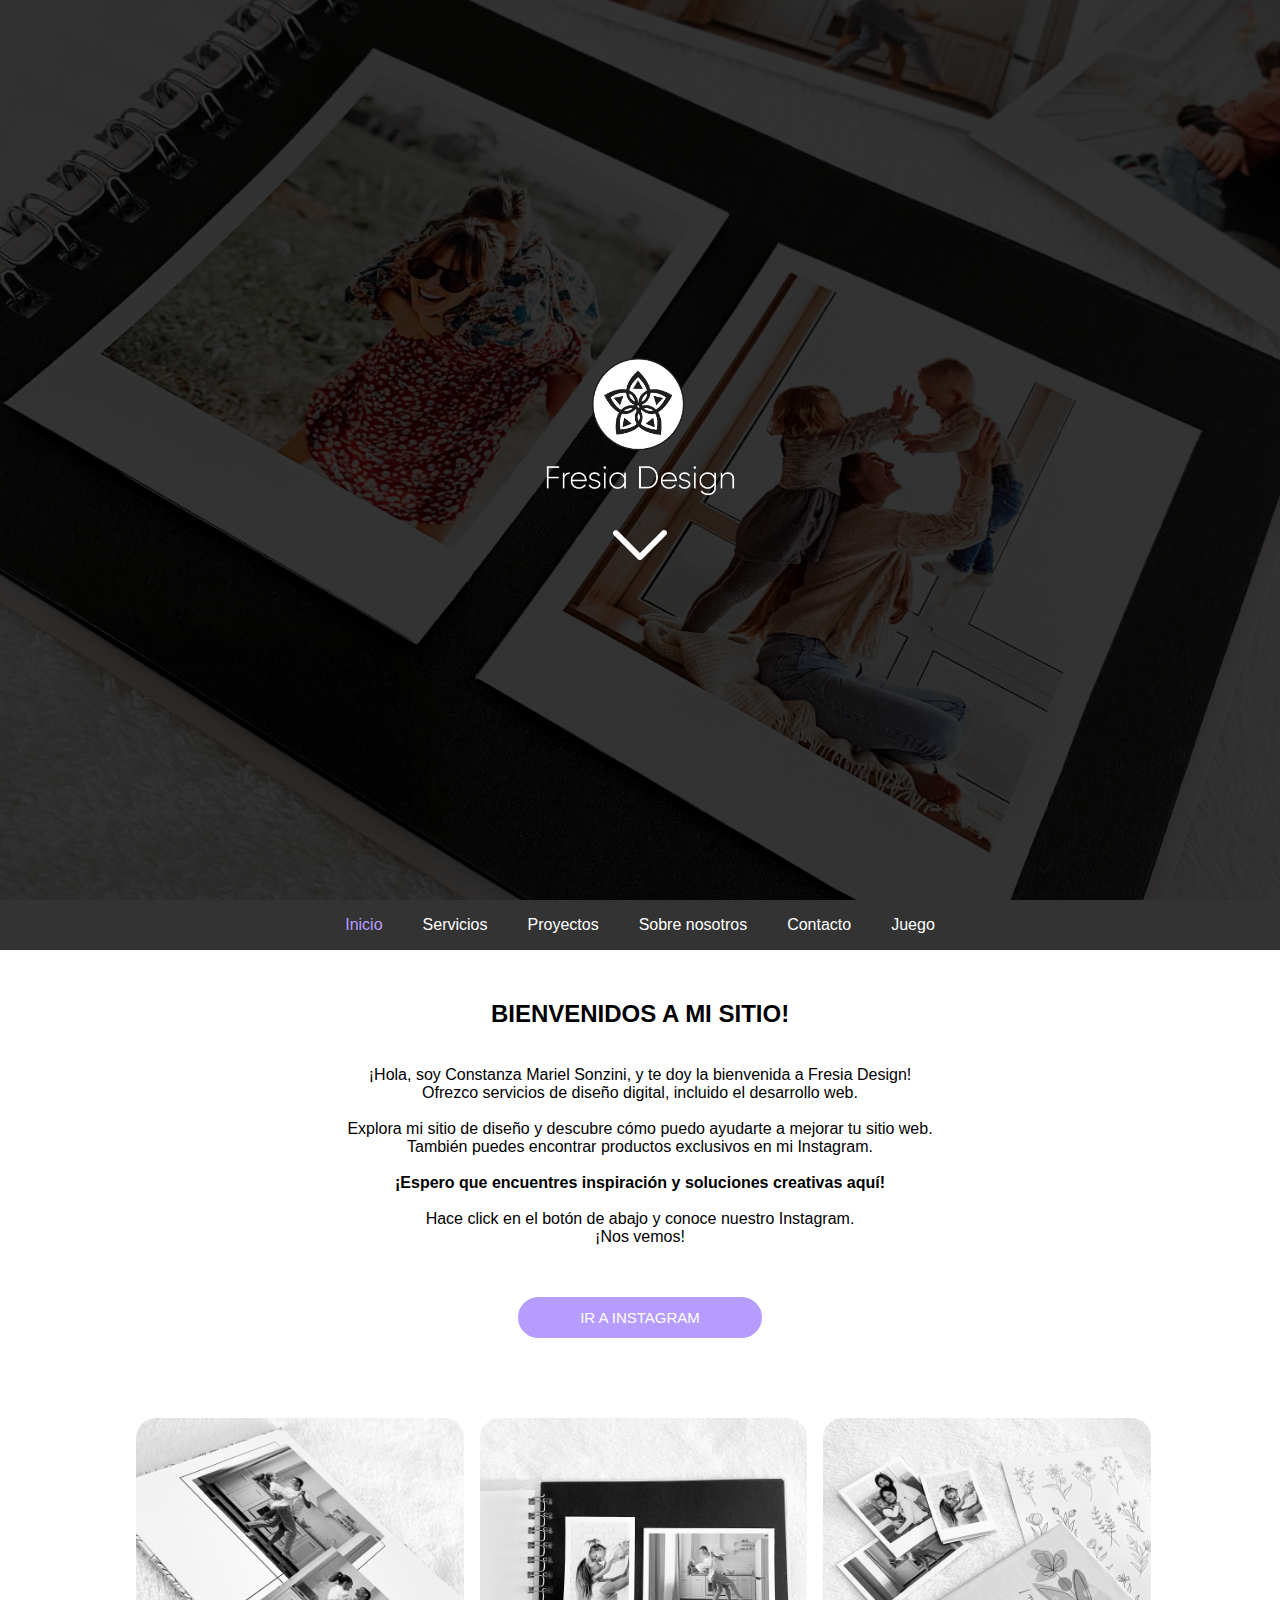
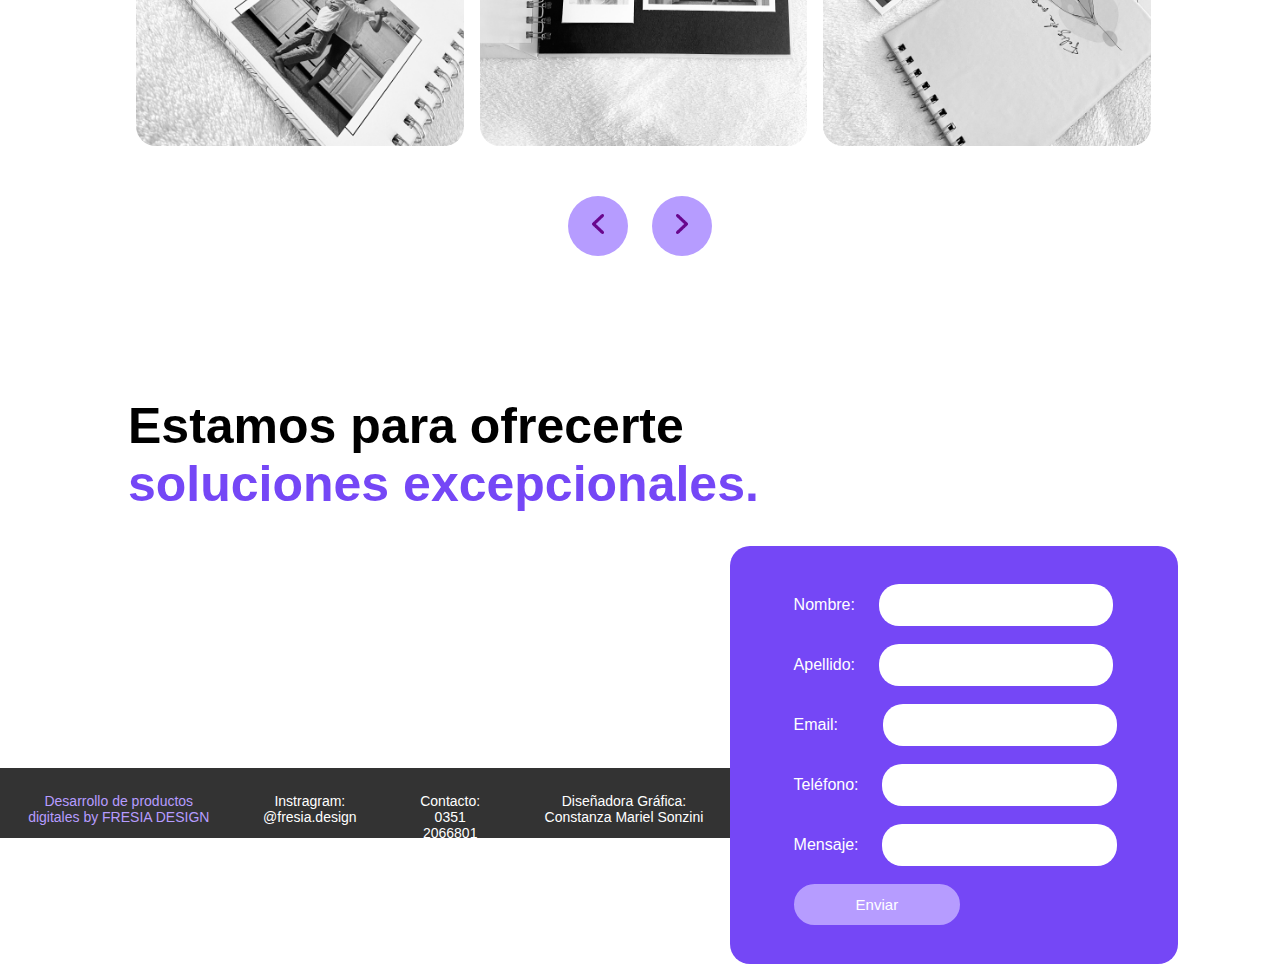
==== index.html @ 1f45f0a2 "30-11-23 9" ====
<!DOCTYPE html>
<html>
<head>
  <meta http-equiv="Content-Type" content="text/html; charset=utf-8"/>
  <title>Fresia Design</title>
  <link rel="stylesheet" href="./estilos/estilos2.css">
  <link rel="stylesheet" href="./estilos/formularios.css">
  
</head>

<body>
  <div>      
  <div class="fondo-fresia-inicio">
    <div class="logo-portada">
      <img src="./imagenes/logo negro clasico blanco.png" alt="Logo de la empresa">
    </div>
      <div class="icono">
        <img src="imagenes/icono-flecha.png" alt="Icono 1" class="icono" id="icono1">
      </div>
      <div class="menu-celular">
        <div class="menu-btn">&#9776;</div>
        <ul class="menu-mobile"></ul>
      </div> 
  </div>

  <header>
    <nav>
      
      <div class="menu-escritorio">
        <ul>
            <li><a href="index.html" class="active">Inicio</a></li>
            <li><a href="servicios.html">Servicios</a></li>
            <li><a href="proyectos.html">Proyectos</a></li>
            <li><a href="sobrenosotros.html">Sobre nosotros</a></li>
            <li><a href="contacto.html">Contacto</a></li>
            <li><a href="juego.html" target="_blank">Juego</a></li>
        </ul>
      </div>
     
    </nav>
  </header>

    
    
    <div class="info-general">
     
      <h2>BIENVENIDOS A MI SITIO!</h2>
      <p class="info">
      <br>¡Hola, soy Constanza Mariel Sonzini, y te doy la bienvenida a Fresia Design!
      <br>Ofrezco servicios de diseño digital, incluido el desarrollo web.
      <br>
      <br>Explora mi sitio de diseño y descubre cómo puedo ayudarte a mejorar tu sitio web.
      <br>También puedes encontrar productos exclusivos en mi Instagram.
      <br>
      <br><strong>¡Espero que encuentres inspiración y soluciones creativas aquí!</strong>
      <br>
      <br>Hace click en el botón de abajo y conoce nuestro Instagram.
      <br>¡Nos vemos!</p>
      

      <a href="https://www.instagram.com/fresia.design/" class="boton" target="_blank">IR A INSTAGRAM</a>
  
  

      <div class="carousel-container">
        
        <div class="carousel">
          <img src="imagenes/fresia2.jpg" alt="Imagen 1">
          <img src="imagenes/fresia7.jpg" alt="Imagen 2">
          <img src="imagenes/fresia4.jpg" alt="Imagen 3">
          <img src="imagenes/fresia5.jpg" alt="Imagen 4">
          <img src="imagenes/fresia6.jpg" alt="Imagen 5">
          <img src="imagenes/fresia3.jpg" alt="Imagen 6">
        </div>
      </div>
  <div class="botones">
      <button id="prev">
        <img src="imagenes/icono atras.png" alt="Anterior">
      </button>

      <button id="next">
        <img src="imagenes/icono siguiente.png" alt="Siguiente">
      </button>
  </div>



  <div class="contenedor-formulario">
    <h1 class="titulo-formulario">Estamos para ofrecerte <br><span class="titulo-resaltado">soluciones excepcionales.</span></h1>
  
    <form action="procesar_formulario.php" method="post">
      <label for="nombre">Nombre:</label>
      <input type="text" id="nombre" name="nombre" required><br><br>
      
      <label for="apellido">Apellido:</label>
      <input type="text" id="apellido" name="apellido" required><br><br>
      
      <label for="email">Email:<span class="caracter-transparente">ooi</span></label>
      <input type="email" id="email" name="email" required><br><br>
      
      <label for="telefono">Teléfono:</label>
      <input type="tel" id="telefono" name="telefono" required><br><br>
      
      <label for="mensaje">Mensaje:</label>
      <input id="mensaje" name="mensaje"><br><br>

      <input type="submit" value="Enviar" class="boton-formulario">
    </form>
  </div>

  </div>
 
<script src="./js/script.js"></script>
<script src="./js/menuhamburguesa.js"></script>
<script src="./js/main2.js"></script>
<script src="./js/temporizador.js"></script>
</body>

<footer class="footer">

  <div class="footer-container">
    <p class="footer-info1">Desarrollo de productos digitales by FRESIA DESIGN</p>
    <p class="footer-info">Instragram: @fresia.design</p>
    <p class="footer-info">Contacto: 0351 2066801</p>
    <p class="footer-info">Diseñadora Gráfica: Constanza Mariel Sonzini</p>
  </div>

</footer>
</html>
---- estilos/estilos2.css ----
/*BODY*/

body{
  justify-content: center;
  font-family: 'Poppins', sans-serif;
  text-align: center;
  background-color: #ffffff;
  width: 100%;
  height: 100%; 
  margin: 0;
}

/*LOGO*/

.logo-portada img{
  width: 15%;
  height: auto;
  position: relative;
  padding-top: 28%;
  z-index: 2; /* Asegura que el texto esté por encima de la capa de transparencia */
  color: #fff; /* Cambia el color del texto para que sea legible en la capa oscura */
}

.icono {
  padding-top: 15px;
  height: 30px;
  position: relative;
  z-index: 2;
  animation: moverIcono 1s infinite alternate;
}

@keyframes moverIcono {
  20% {
    top: 0;
  }
  100% {
    top: 20px;
  }
}

@media (max-width: 1100px) {

  .logo-portada img{
    width: 30%;
    height: auto;
    position: relative;
    margin-top: 32%;
    z-index: 2; /* Asegura que el texto esté por encima de la capa de transparencia */
    color: #fff; /* Cambia el color del texto para que sea legible en la capa oscura */
  }
  
}


/*HEADER*/

header {
  background-color: #333; /* Color de fondo del encabezado */
  color: #fff; /* Color de texto del encabezado */
  display: flex;
  justify-content: center;
}

nav ul {
  list-style: none; /* Quita las viñetas de la lista */
  display: flex; /* Muestra los elementos del menú en línea */
  padding: 0%;
}

nav li {
  margin-inline: 20px; /* Espacio entre elementos del menú */
}

nav a {
  text-decoration: none; /* Quita el subrayado de los enlaces */
  color: #fff; /* Color de texto de los enlaces */
  font-weight: thin; /* Texto en negrita */
}

/* Cambiar color de enlace al pasar el mouse sobre ellos */
nav a:hover {
  color: #b69cff; /* Color al pasar el mouse */
}

.active {
  color: #b69cff;
}

.menu-celular{
  display: none;
}

.menu-btn {
  display: none;
}

/* Estilos para el menú desplegable */
@media (max-width: 1100px) {

  .menu-escritorio {
   display: none;
  }
 
  .menu-btn {
   position: relative;
   width: 100%;
   height: 100%;
   display:flex;
   font-size: 50px;
   z-index: 3;
 }
 
 
  .menu-celular{
   display: block;
   position: absolute;
   color: white;
   padding-left: 8%;
   margin-top: -80%;
   width: 90%;
   z-index: 3;
  }
 
 
   .menu-mobile {
     display:block;
     font-size: 30px;
     text-align: left;
     list-style: none;
     margin-top: -2%;
     margin-left: 7%;
   }
 
   a {
     color: white;
     text-decoration: none;
   }
   
 }


/*BODY - FONDO*/

.fondo-fresia-inicio {
  position: relative;
  background-image: url(../imagenes/fresia1.jpg);
  background-size: cover;
  background-position: center center;
  background-repeat: no-repeat;
  height: 100vh;
}

.fondo-fresia-inicio::before {
  content: "";
  position: absolute;
  top: 0;
  left: 0;
  width: 100%;
  height: 100%;
  background-color: rgba(0, 0, 0, 0.8);
  z-index: 1; /* Cambiado a un valor menor */
}

@media (max-width: 1100px){
  .fondo-fresia-inicio {
    position: relative;
    background-image: url(../imagenes/fresia1.jpg);
    background-size: cover;
    background-position: center center;
    background-repeat: no-repeat;
    height: 50vh;
  }

}


.fondo-fresia-servicio {
  position: relative;
  background-image: url(../imagenes/fresia5.jpg);
  background-size: cover;
  background-position: center center;
  background-repeat: no-repeat;
  height: 100vh;
}

.fondo-fresia-servicio::before {
  content: "";
  position: absolute;
  top: 0;
  left: 0;
  width: 100%;
  height: 100%;
  background-color: rgba(0, 0, 0, 0.8);
  z-index: 1; /* Cambiado a un valor menor */
}

@media (max-width: 1100px){
  .fondo-fresia-servicio {
    position: relative;
    background-image: url(../imagenes/fresia5.jpg);
    background-size: cover;
    background-position: center center;
    background-repeat: no-repeat;
    height: 50vh;
  }

}

.fondo-fresia-nosotros {
  position: relative;
  background-image: url(../imagenes/fotocoti.PNG);
  background-size: cover;
  background-position: center center;
  background-repeat: no-repeat;
  height: 100vh;
}

.fondo-fresia-nosotros::before {
  content: "";
  position: absolute;
  top: 0;
  left: 0;
  width: 100%;
  height: 100%;
  background-color: rgba(0, 0, 0, 0.8);
  z-index: 1; /* Cambiado a un valor menor */
}

@media (max-width: 1100px){
  .fondo-fresia-nosotros {
    position: relative;
    background-image: url(../imagenes/fotocoti.PNG);
    background-size: cover;
    background-position: center center;
    background-repeat: no-repeat;
    height: 50vh;
  }

}

/*INICIO*/



.info-general{
  width: 100%; 
  margin-top: 50px;
}
.info-general .info {
  width: 100%;
  margin: 0 auto; /* Centra horizontalmente la sección */
  font-size: 16px;
  text-align: center;
}

@media (max-width: 1100px){

  h2 {
    font-size: 50px;
  }
  .info-general p.info{
    font-size: 16px;
    width: 80%; 
    margin-top: 50px;
}
}

/*BOTON INSTAGRAM*/

.boton {
  display: inline-block;
  margin-top: 4%;
  margin-bottom: 30px;
  padding: 10px 60px;
  background-color: #b69cff;
  color: #ffffff;
  border: 2px solid #b69cff;
  border-radius: 40px;
  font-size: 15px;
  text-decoration: none;
  cursor: pointer;
}

.boton:hover {
  background-color: #ffffff; /* Cambia el color de fondo al poner el mouse encima */
  color:#b69cff; /* Cambia el color del texto al poner el mouse encima */
}

@media (max-width: 1100px){

  .boton {
    margin-top: 65px;
    margin-bottom: 30px;
    font-size: 40px;
  }
 
  
}

/*CARRUSEL*/

.carousel-container {
  margin: 0 auto; /* Centra horizontalmente la sección */
  width: 80%;
  display: flex;
  align-items: center;
  justify-content: center;
  background-size: cover;
  overflow: hidden; /* Para ocultar las imágenes fuera del carrusel */
}

.carousel {
  display: flex;
  transition: transform 0.5s; /* Para una transición suave al cambiar las imágenes */
  border-radius: 20px;
}

.carousel img {
  max-width: 32%;
  margin-top: 50px;
  margin-bottom: 30px;
  margin-inline: 8px;
  object-fit: cover;
  filter: grayscale(100%);
  transition: filter 0.3s;
  cursor: pointer;
  flex: 3;
  border-radius: 20px;
  }
  
  .carousel img:hover {
    filter: none;
    transform: scale(1.06);
  }

  /*BOTONES CARRUSEL */
  
  #prev, #next {
    width: 60px; /* Ancho del botón circular */
    height: 60px; /* Alto del botón circular */
    border-radius: 50%; /* Establece el borde redondeado para hacerlo circular */
    background-color: #b69cff; /* Color de fondo del botón */
    display: inline-block;
    justify-content: center;
    align-items: center;
    cursor: pointer;
    border: none; /* Elimina el borde */
    margin: 0 10px; /* Margen izquierdo y derecho para separar los botones */
  }
  
  #prev img, #next img {
    width: 25%; /* Ajusta el ancho del ícono al 100% del contenedor del botón */
    height: auto; /* Mantiene la proporción de aspecto de la imagen */
  }
  
  #prev:hover, #next:hover {
    background-color: #ffffff; /* Cambia el color de fondo al poner el mouse encima */
    color: #b69cff; /* Cambia el color del ícono al poner el mouse encima */
    border: 2px solid #b69cff;
  }
  
.botones {
margin-top: 20px;
}


/*GALERIA DE SERVICIOS*/

.conteiner-servicios {

display: flex;
margin-top: 50px;
align-items: center;
justify-content: center;
border-radius: 40px;

}

.conteiner-servicios .imagen-nueva2 {
position: relative;
margin: 10px;
max-width: 25%; 

}

.imagen-nueva2 img, .hover-image {
max-width: 100%;
height: auto;
transition: transform 0.3s;
border-radius: 20px;
}

.hover-image {
position: absolute;
top: 0;
left: 0;
opacity: 0;
}

.imagen-nueva2:hover img {
transform: scale(1.03);
}

.imagen-nueva2:hover .hover-image {
opacity: 2;
}

/*PROYECTOS*/
/*proyecto casamiento*/
#banner-servicio{
width: 65%;
border-radius: 30px;
}

@media (max-width: 1100px){

  #banner-servicio{
    margin-top: 65px;
    margin-bottom: 30px;
    font-size: 40px;
  } 
}

.banners-contenedor{
  width: 100%;
  margin: 0 auto;
  margin-top: 1.8%;
}

.banners-contenedor .boton-servicio {
  position: absolute;
  margin-left: -14%;
  margin-top: 12%;
  padding: 10px 60px;
  background-color: #b69cff;
  color: #ffffff;
  border: 2px solid #b69cff;
  border-radius: 40px;
  font-size: 15px;
  text-decoration: none;
  cursor: pointer;
}

.boton-servicio:hover {
  background-color: #7e5ae0; 
  color:#ffffff; 
  border: 2px solid #7e5ae0;
}



/*FOOTER*/

.footer {
background-color: #333; /* Color de fondo del encabezado */
color: #fff; /* Color de texto del encabezado */
display: flex;
justify-content: center;
margin-top: 40%;
}

.footer-container {
list-style: none; /* Quita las viñetas de la lista */
display: flex; /* Muestra los elementos del menú en línea */
height: 70px;
margin-top: 0;
}

.footer-info1{
font-size: 14px;
color:#b69cff;
margin-top: 0;
padding: 25px;
}

.footer-info{
font-size: 14px;
margin-top: 0;
padding: 25px;
}

.saludo-final{
padding: 20px;
font-size: 16px;
background-color: rgb(255, 255, 255);
font-family: 'Poppins', sans-serif;
}

/*SOBRE NOSOTROS*/

.fotocoti {
width: 40%;
margin-top: -80px;
margin-bottom: -50px;
clip-path: circle(40% at center); /* Recorta la imagen en forma de círculo */
}

.info-general{
width: 100%; /* Establece el ancho del 80% de la ventana del navegador */
margin-top: 50px;
}

.info-nosotros {
width: 40%;
padding-right: 3.3%;
padding-left: 11%;
font-size: 16px;
text-align: justify;
float: left;
}

#boton-nosotros {
margin-top: -10px¿
}



.carousel-container-nosotros {
margin: 0 auto; /* Centra horizontalmente la sección */
width: 80%;
display: flex;
align-items: center;
justify-content: center;
overflow: hidden; /* Para ocultar las imágenes fuera del carrusel */
}

.carousel-nosotros {
display: flex;
transition: transform 0.5s; /* Para una transición suave al cambiar las imágenes */
border-radius: 20px;
margin: 0 auto; /* Centra horizontalmente la sección */
}

.carousel-nosotros img {
max-width: 32%;
margin: 0 auto; /* Centra horizontalmente la sección */
margin-top: 50px;
margin-bottom: 30px;
margin-inline: 8px;
object-fit: cover;
filter: grayscale(100%);
transition: filter 0.3s;
cursor: pointer;
flex: 3;
border-radius: 20px;
}

.carousel-nosotros img:hover {
 
  filter: none;
  transform: scale(1.06);
  border-radius: 20px;
}



/*ESTILOS PARA CELULAR*/

@media only screen and (max-width: 1100px) {

  .map-button {
    display: inline-block;
    margin-top: 20px;
    margin-bottom: 30px;
    padding: 10px 60px;
    background-color: #3c2e0466;
    color: #3c2e04;
    border: 2px solid #3c2e04;
    border: 2px solid;
    border-radius: 40px;
    font-size: 35px;
    text-decoration: none;
    cursor: pointer;
  }

  .map-button:hover {
    background-color: #ffffff; /* Cambia el color de fondo al poner el mouse encima */
    color: #000000; /* Cambia el color del texto al poner el mouse encima */
  }
}
  .contenedor-regalos{
    background-color: white;
    height: 200px;
    background-color: white;
    font-family: 'Poppins', sans-serif;
  }





/* Estilos para dispositivos móviles */


/* Estilos para escritorio */
---- estilos/formularios.css ----
.caracter-transparente {
    color: transparent;
}

.contenedor-formulario{
    width: 100%;
}


.titulo-formulario{
    float: left;
    font-size: 50px;
    margin-left: 10%;
    margin-top: 6%;
    text-align: justify;
    color: #000000;
}

.titulo-resaltado{
    color: #7547f6;
}

.contenedor-formulario{
    margin-top: 5%;
}

form{
    padding-top: 3%;
    padding-bottom: 3%;
    background-color: #7547f6;
    width: 30%;
    color: white;
    float: right;
    border-radius: 20px;
    text-align: left;
    padding-left: 5%;
    margin: 0 auto;
    margin-right: 8%;
}

input{
    align-tracks: right;
}

#nombre {
    background-color: white;
    border: 0;
    border-radius: 20px;
    height: 40px;
    width: 60%;
    margin-left: 5%;
}

#apellido {
    background-color: white;
    border: 0;
    border-radius: 20px;
    height: 40px;
    width: 60%;
    margin-left: 5%;
}

#telefono {
    background-color: white;
    border: 0;
    border-radius: 20px;
    height: 40px;
    width: 60%;
    margin-left: 5%;
}

#email {
    background-color: white;
    border: 0;
    border-radius: 20px;
    height: 40px;
    width: 60%;
    margin-left: 5%;
}

#mensaje {
    background-color: white;
    border: 0;
    border-radius: 20px;
    height: 40px;
    width: 60%;
    margin-left: 5%;
}



.boton-formulario {
    display: inline-block;
    padding: 10px 60px;
    background-color: #b69cff;
    color: #ffffff;
    border: 2px solid #b69cff;
    border-radius: 40px;
    font-size: 15px;
    text-decoration: none;
    cursor: pointer;
    margin-right: 21%;
  }
  
 .boton-formulario:hover {
    background-color: #ffffff; /* Cambia el color de fondo al poner el mouse encima */
    color:#b69cff; /* Cambia el color del texto al poner el mouse encima */
  }
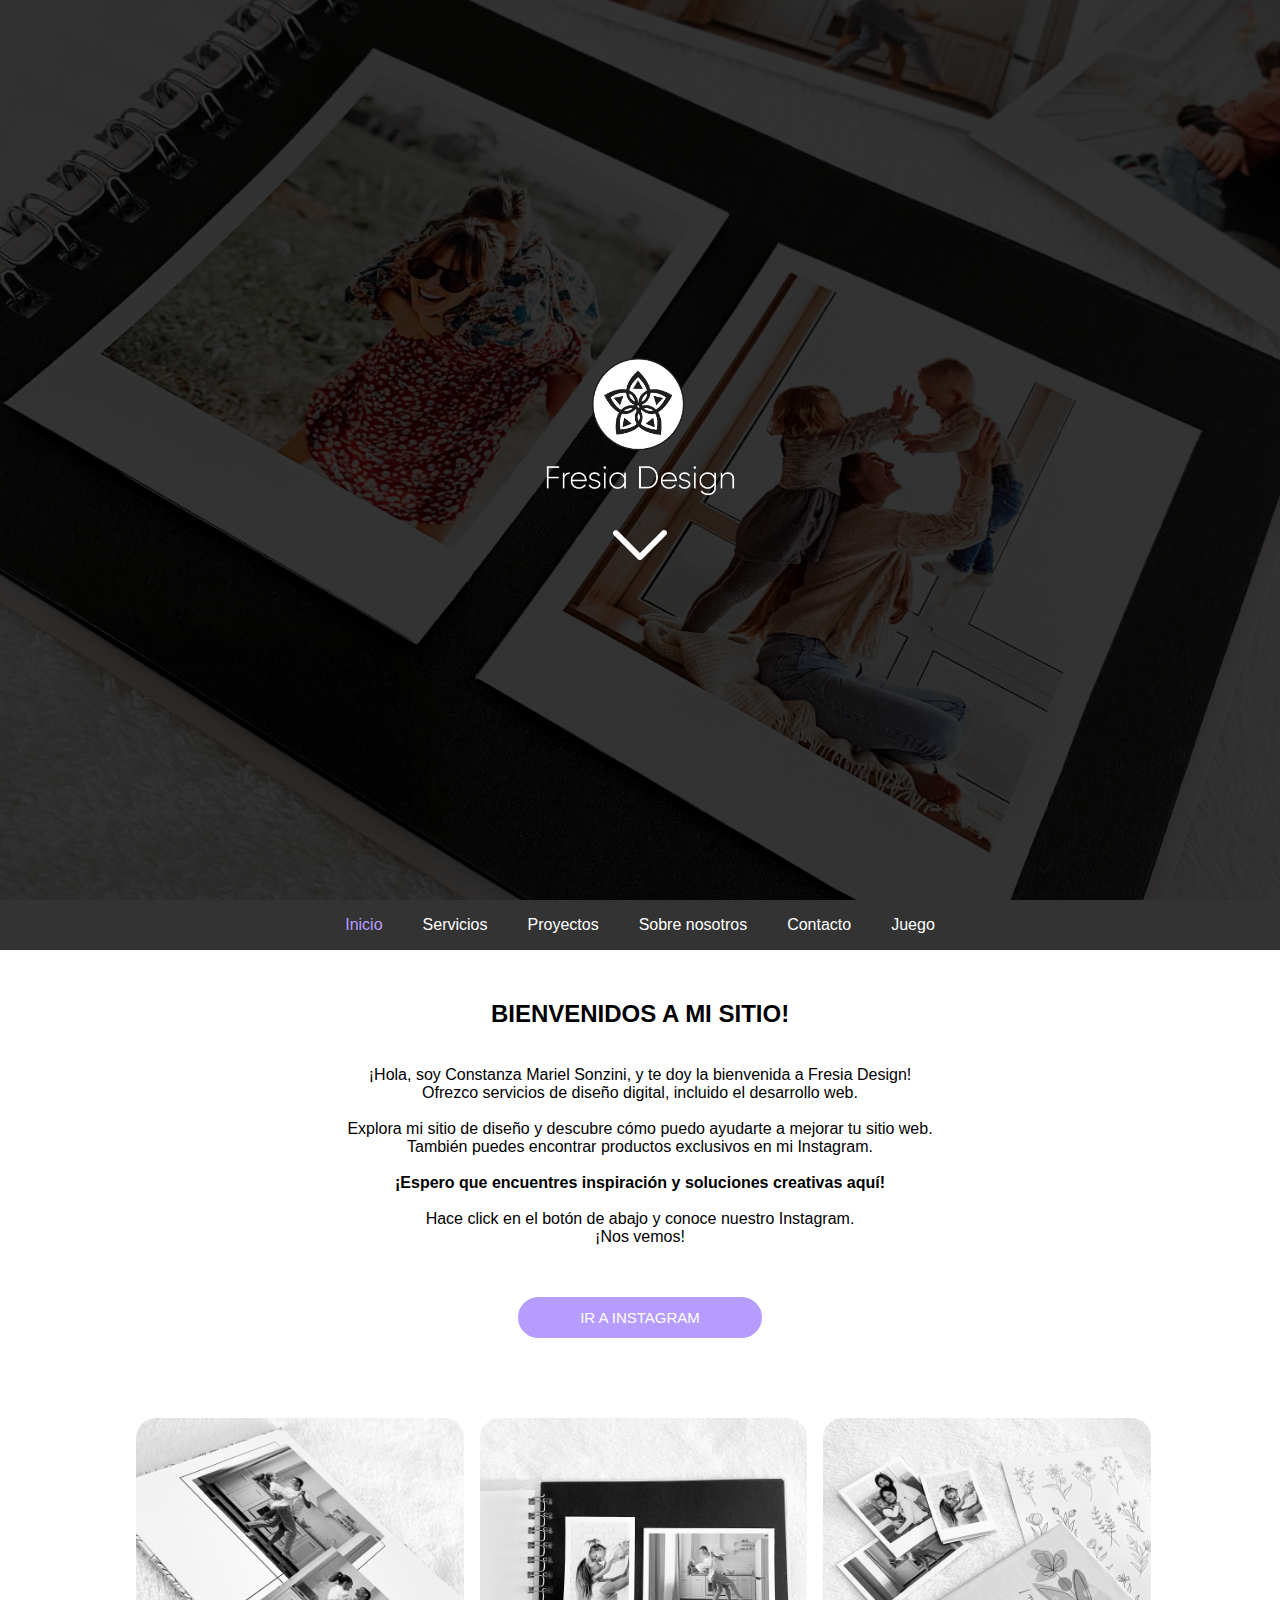
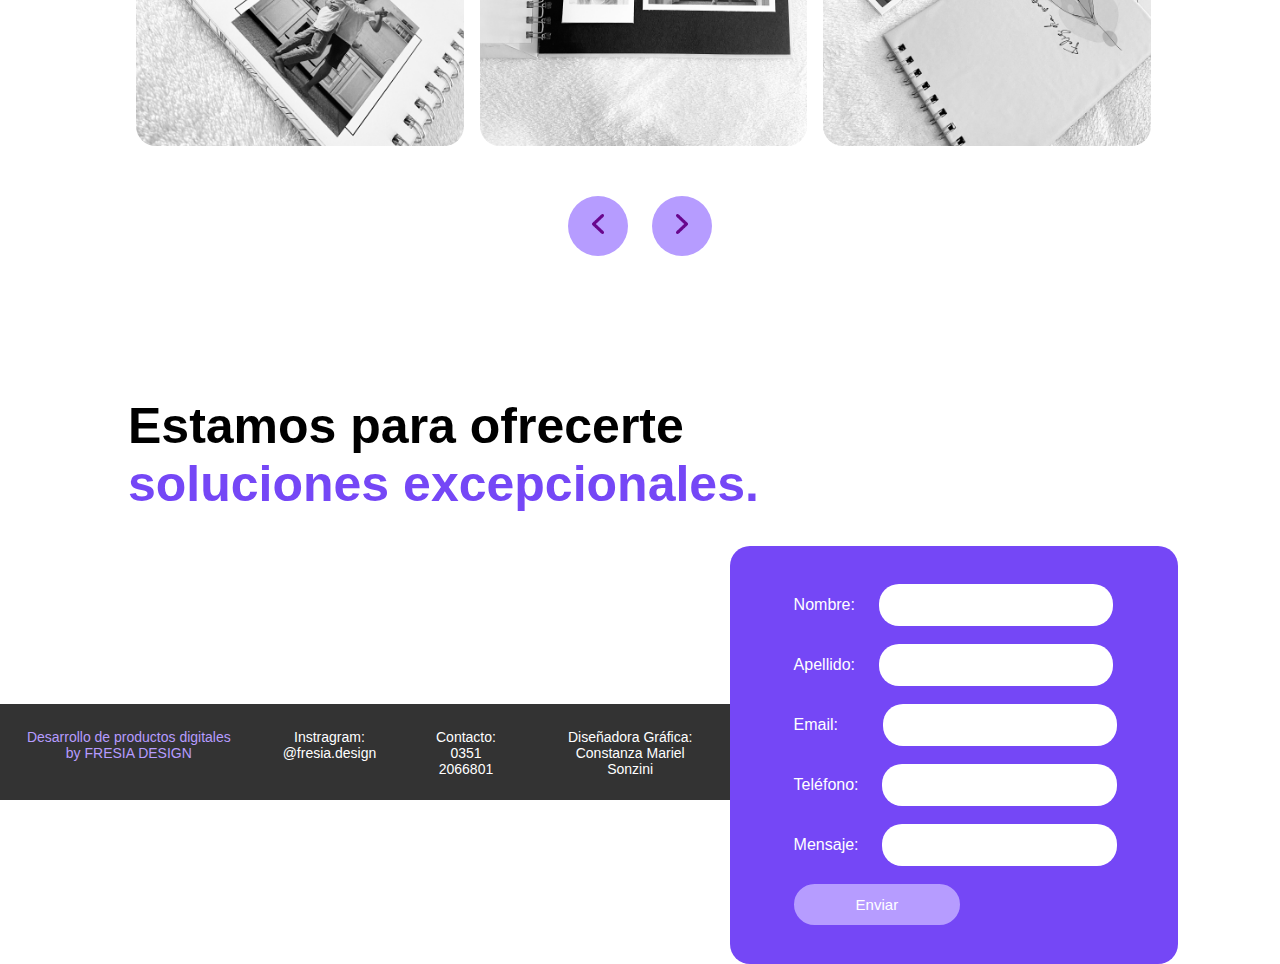
==== commit e683f318: "1-12-23 3" ====
--- a/index.html
+++ b/index.html
@@ -116,13 +116,12 @@
 <script src="./js/temporizador.js"></script>
 </body>
 
-<footer class="footer">
-
-  <div class="footer-container">
-    <p class="footer-info1">Desarrollo de productos digitales by FRESIA DESIGN</p>
-    <p class="footer-info">Instragram: @fresia.design</p>
-    <p class="footer-info">Contacto: 0351 2066801</p>
-    <p class="footer-info">Diseñadora Gráfica: Constanza Mariel Sonzini</p>
+<footer class="footer-index">
+  <p class="footer-index-info1">Desarrollo de productos digitales by FRESIA DESIGN</p>
+  <div class="footer-index-container">
+    <p class="footer-index-info">Instragram: @fresia.design</p>
+    <p class="footer-index-info">Contacto: 0351 2066801</p>
+    <p class="footer-index-info">Diseñadora Gráfica: Constanza Mariel Sonzini</p>
   </div>
 
 </footer>
--- a/estilos/estilos2.css
+++ b/estilos/estilos2.css
@@ -456,7 +456,7 @@
 color: #fff; /* Color de texto del encabezado */
 display: flex;
 justify-content: center;
-margin-top: 40%;
+margin-top: 8%;
 }
 
 .footer-container {
@@ -485,6 +485,88 @@
 background-color: rgb(255, 255, 255);
 font-family: 'Poppins', sans-serif;
 }
+
+@media only screen and (max-width: 1100px) {
+
+  .footer {
+    width: 100%;
+    background-color: #333; /* Color de fondo del pie de página */
+    color: #fff; /* Color de texto del pie de página */
+    display: inline-block;
+    padding-top: 3%;
+    padding-bottom: 2%;
+}
+
+.footer-info1{
+  font-size: 30px;
+}
+
+.footer-container{
+  display: inline;
+}
+
+.footer-info {
+    font-size: 26px;
+    margin-top: -30px;
+}
+}
+
+/*FOOTER-index*/
+
+.footer-index {
+  background-color: #333; /* Color de fondo del encabezado */
+  color: #fff; /* Color de texto del encabezado */
+  display: flex;
+  justify-content: center;
+  margin-top: 8%;
+  }
+  
+  .footer-index-container {
+  list-style: none; /* Quita las viñetas de la lista */
+  display: flex; /* Muestra los elementos del menú en línea */
+  height: 70px;
+  margin-top: 0;
+  }
+  
+  .footer-index-info1{
+  font-size: 14px;
+  color:#b69cff;
+  margin-top: 0;
+  padding: 25px;
+  }
+  
+  .footer-index-info{
+  font-size: 14px;
+  margin-top: 0;
+  padding: 25px;
+  }
+  
+
+@media only screen and (max-width: 1100px) {
+
+  .footer-index {
+    width: 100%;
+    background-color: #333; /* Color de fondo del pie de página */
+    color: #fff; /* Color de texto del pie de página */
+    display: inline-block;
+    padding-top: 3%;
+    padding-bottom: 2%;
+}
+
+.footer-index-info1{
+  font-size: 30px;
+}
+
+.footer-index-container{
+  display: inline;
+}
+
+.footer-index-info {
+    font-size: 26px;
+    margin-top: -30px;
+}
+}
+
 
 /*SOBRE NOSOTROS*/
 
--- a/estilos/formularios.css
+++ b/estilos/formularios.css
@@ -4,6 +4,7 @@
 
 .contenedor-formulario{
     width: 100%;
+    margin-bottom: 35%;
 }
 
 
@@ -14,6 +15,7 @@
     margin-top: 6%;
     text-align: justify;
     color: #000000;
+    
 }
 
 .titulo-resaltado{
@@ -86,8 +88,6 @@
     width: 60%;
     margin-left: 5%;
 }
-
-
 
 .boton-formulario {
     display: inline-block;
@@ -105,4 +105,96 @@
  .boton-formulario:hover {
     background-color: #ffffff; /* Cambia el color de fondo al poner el mouse encima */
     color:#b69cff; /* Cambia el color del texto al poner el mouse encima */
+  }
+
+
+  @media only screen and (max-width: 1100px) {
+
+
+    .titulo-formulario{
+        font-size: 50px;
+        margin-top: 6%;
+        text-align: justify;
+        color: #000000;
+        
+    }
+    
+    .titulo-resaltado{
+        color: #7547f6;
+    }
+    
+    .contenedor-formulario{
+        margin-top: 5%;
+    }
+    
+    form{
+        margin: 0;
+        font-size: 30px;
+        background-color: #7547f6;
+        width: 70%;
+        color: white;
+        border-radius: 20px;
+        margin: 0 auto;
+
+    }
+    
+    
+    #nombre {
+        background-color: white;
+        border: 0;
+        border-radius: 30px;
+        height: 50px;
+        width: 60%;
+    }
+    
+    #apellido {
+        background-color: white;
+        border: 0;
+        border-radius: 30px;
+        height: 50px;
+        width: 60%;
+    }
+    
+    #telefono {
+        background-color: white;
+        border: 0;
+        border-radius: 30px;
+        height: 50px;
+        width: 60%;
+    }
+    
+    #email {
+        background-color: white;
+        border: 0;
+        border-radius: 30px;
+        height: 50px;
+        width: 60%;
+    }
+    
+    #mensaje {
+        background-color: white;
+        border: 0;
+        border-radius: 30px;
+        height: 50px;
+        width: 60%;
+    }
+    
+    .boton-formulario {
+        display: inline-block;
+        padding: 10px 60px;
+        background-color: #b69cff;
+        color: #ffffff;
+        border: 2px solid #b69cff;
+        border-radius: 40px;
+        font-size: 15px;
+        text-decoration: none;
+        cursor: pointer;
+        margin-right: 21%;
+      }
+      
+     .boton-formulario:hover {
+        background-color: #ffffff; /* Cambia el color de fondo al poner el mouse encima */
+        color:#b69cff; /* Cambia el color del texto al poner el mouse encima */
+      }
+    
   }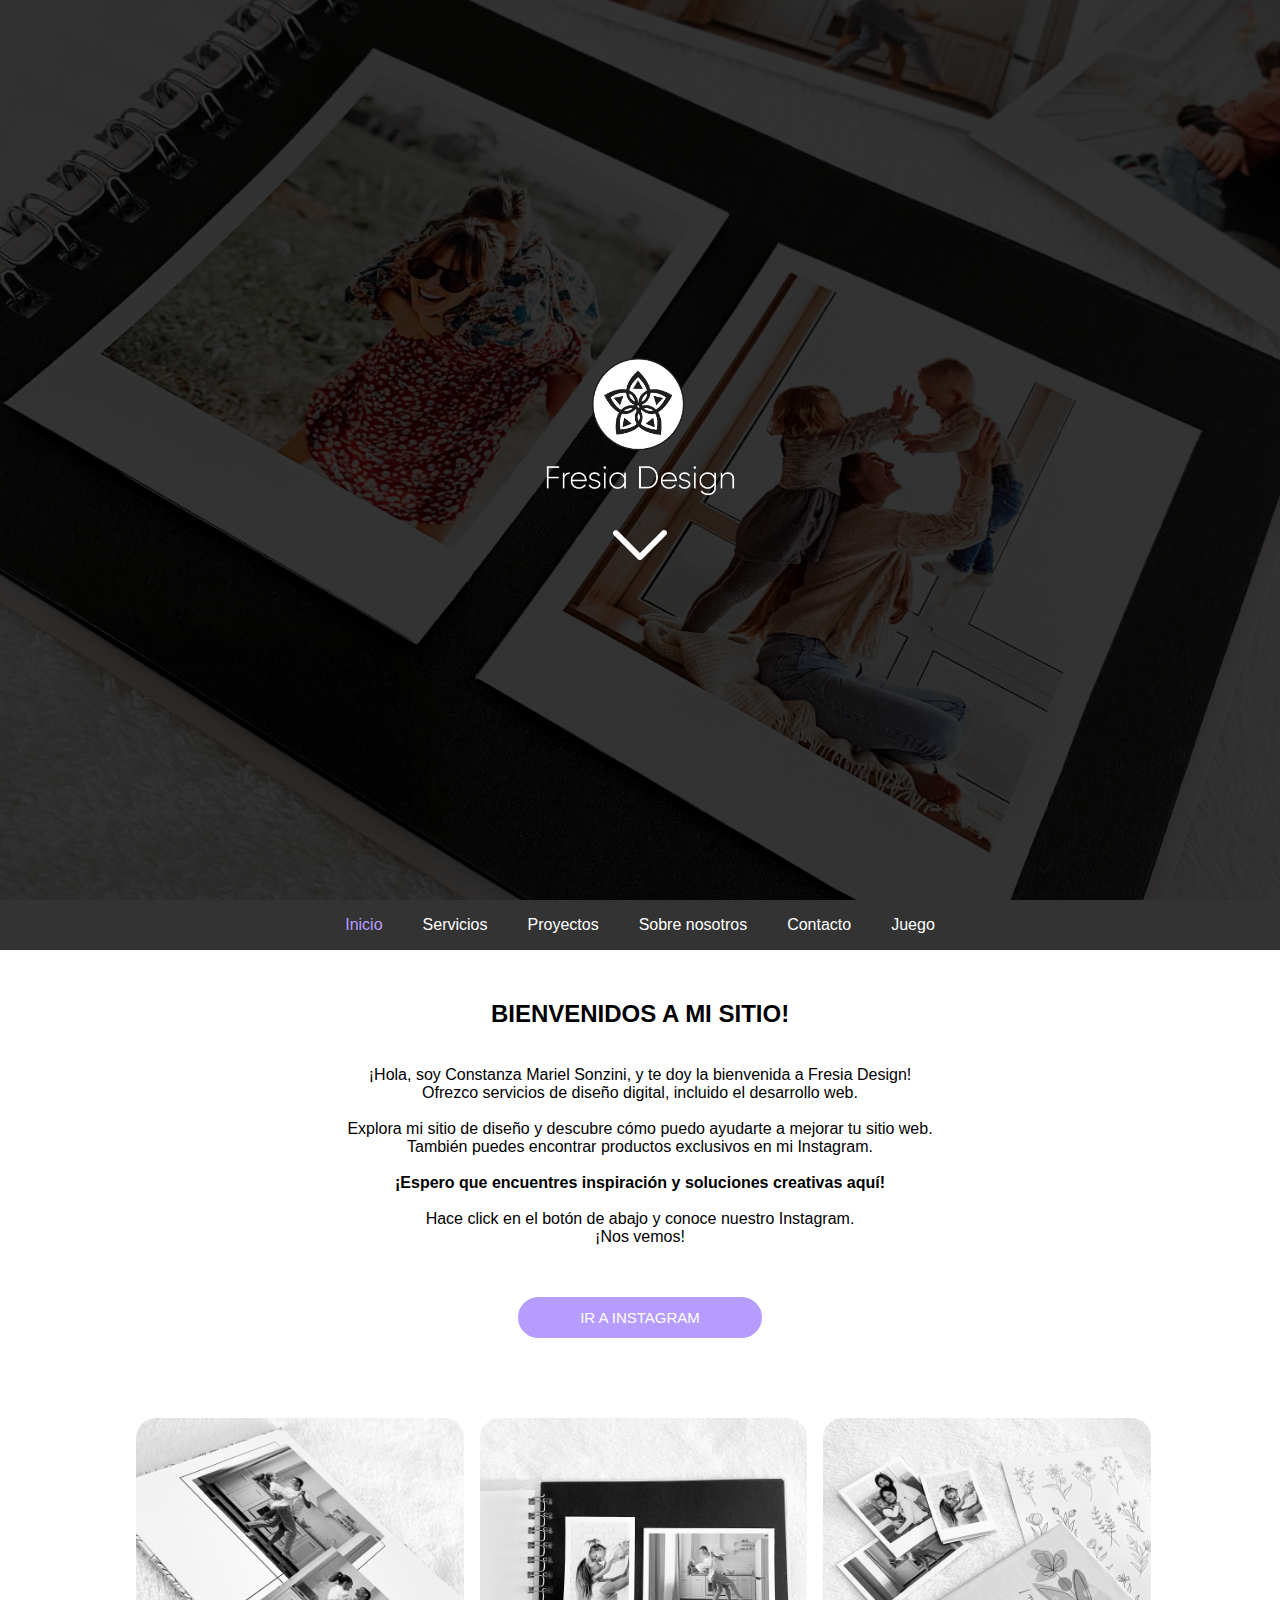
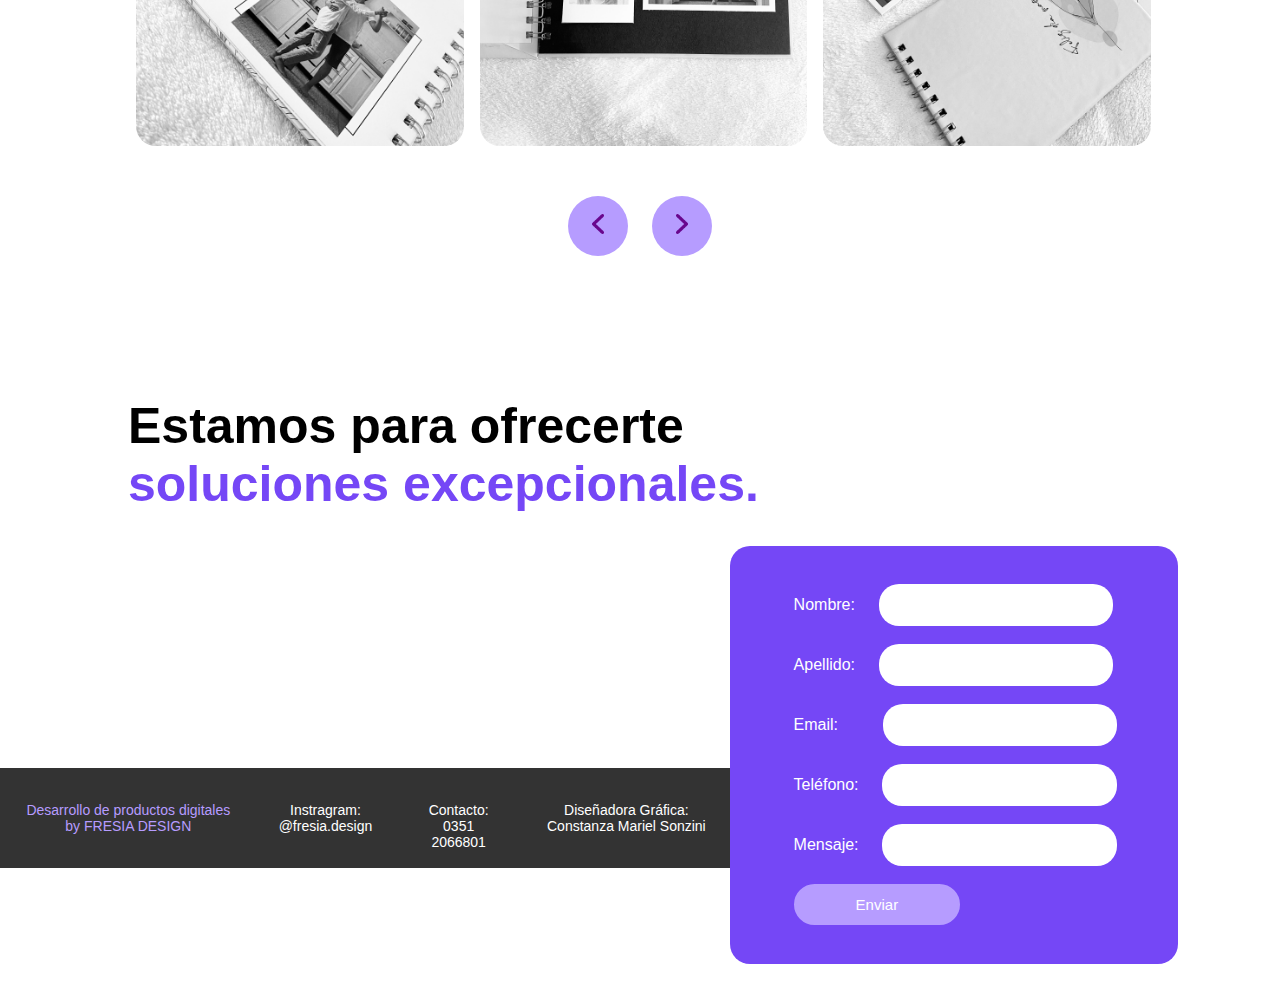
==== commit 38215a59: "1-12-23 6" ====
--- a/index.html
+++ b/index.html
@@ -123,6 +123,5 @@
     <p class="footer-index-info">Contacto: 0351 2066801</p>
     <p class="footer-index-info">Diseñadora Gráfica: Constanza Mariel Sonzini</p>
   </div>
-
 </footer>
 </html>
--- a/estilos/estilos2.css
+++ b/estilos/estilos2.css
@@ -452,64 +452,60 @@
 /*FOOTER*/
 
 .footer {
-background-color: #333; /* Color de fondo del encabezado */
-color: #fff; /* Color de texto del encabezado */
-display: flex;
-justify-content: center;
-margin-top: 8%;
-}
-
-.footer-container {
-list-style: none; /* Quita las viñetas de la lista */
-display: flex; /* Muestra los elementos del menú en línea */
-height: 70px;
-margin-top: 0;
-}
-
-.footer-info1{
-font-size: 14px;
-color:#b69cff;
-margin-top: 0;
-padding: 25px;
-}
-
-.footer-info{
-font-size: 14px;
-margin-top: 0;
-padding: 25px;
-}
-
-.saludo-final{
-padding: 20px;
-font-size: 16px;
-background-color: rgb(255, 255, 255);
-font-family: 'Poppins', sans-serif;
-}
-
-@media only screen and (max-width: 1100px) {
-
-  .footer {
-    width: 100%;
-    background-color: #333; /* Color de fondo del pie de página */
-    color: #fff; /* Color de texto del pie de página */
-    display: inline-block;
-    padding-top: 3%;
-    padding-bottom: 2%;
-}
-
-.footer-info1{
-  font-size: 30px;
-}
-
-.footer-container{
-  display: inline;
-}
-
-.footer-info {
+  background-color: #333; /* Color de fondo del encabezado */
+  color: #fff; /* Color de texto del encabezado */
+  display: flex;
+  justify-content: center;
+  margin-top: 8%;
+  }
+  
+  .footer-container {
+  list-style: none; /* Quita las viñetas de la lista */
+  display: flex; /* Muestra los elementos del menú en línea */
+  height: 70px;
+  margin-top: 0;
+  }
+  
+  .footer-info1{
+  font-size: 14px;
+  color:hsl(256, 100%, 81%);
+  margin-top: 1%;
+  padding: 20px;
+  }
+  
+  .footer-info{
+  font-size: 14px;
+  margin-top: 2%;
+  padding: 20px;
+  }
+ 
+
+  @media only screen and (max-width: 1100px) {
+
+    .footer {
+      width: 100%;
+      background-color: #333; /* Color de fondo del pie de página */
+      color: #fff; /* Color de texto del pie de página */
+      display: inline-block;
+      padding-top: 2%;
+      padding-bottom: 2%;
+      margin-top: 10%;
+  }
+  
+  .footer-info1{
+    font-size: 30px;
+  }
+  
+  .footer-container{
+    display: inline;
+  }
+  
+  .footer-info {
     font-size: 26px;
     margin-top: -30px;
-}
-}
+  }
+  
+  }
 
 /*FOOTER-index*/
 
@@ -518,7 +514,7 @@
   color: #fff; /* Color de texto del encabezado */
   display: flex;
   justify-content: center;
-  margin-top: 8%;
+  margin-top: 40%;
   }
   
   .footer-index-container {
@@ -531,14 +527,14 @@
   .footer-index-info1{
   font-size: 14px;
   color:#b69cff;
-  margin-top: 0;
-  padding: 25px;
+  margin-top: 1;
+  padding: 20px;
   }
   
   .footer-index-info{
   font-size: 14px;
-  margin-top: 0;
-  padding: 25px;
+  margin-top: 2;
+  padding: 20px;
   }
   
 
@@ -549,8 +545,9 @@
     background-color: #333; /* Color de fondo del pie de página */
     color: #fff; /* Color de texto del pie de página */
     display: inline-block;
-    padding-top: 3%;
+    padding-top: 2%;
     padding-bottom: 2%;
+    margin-top: 10%;
 }
 
 .footer-index-info1{
@@ -562,11 +559,11 @@
 }
 
 .footer-index-info {
-    font-size: 26px;
-    margin-top: -30px;
-}
-}
-
+  font-size: 26px;
+  margin-top: -30px;
+  }
+
+  }
 
 /*SOBRE NOSOTROS*/
 
--- a/estilos/formularios.css
+++ b/estilos/formularios.css
@@ -38,6 +38,7 @@
     padding-left: 5%;
     margin: 0 auto;
     margin-right: 8%;
+    margin-bottom: 2%;
 }
 
 input{
@@ -134,7 +135,7 @@
         width: 70%;
         color: white;
         border-radius: 20px;
-        margin: 0 auto;
+
 
     }
     
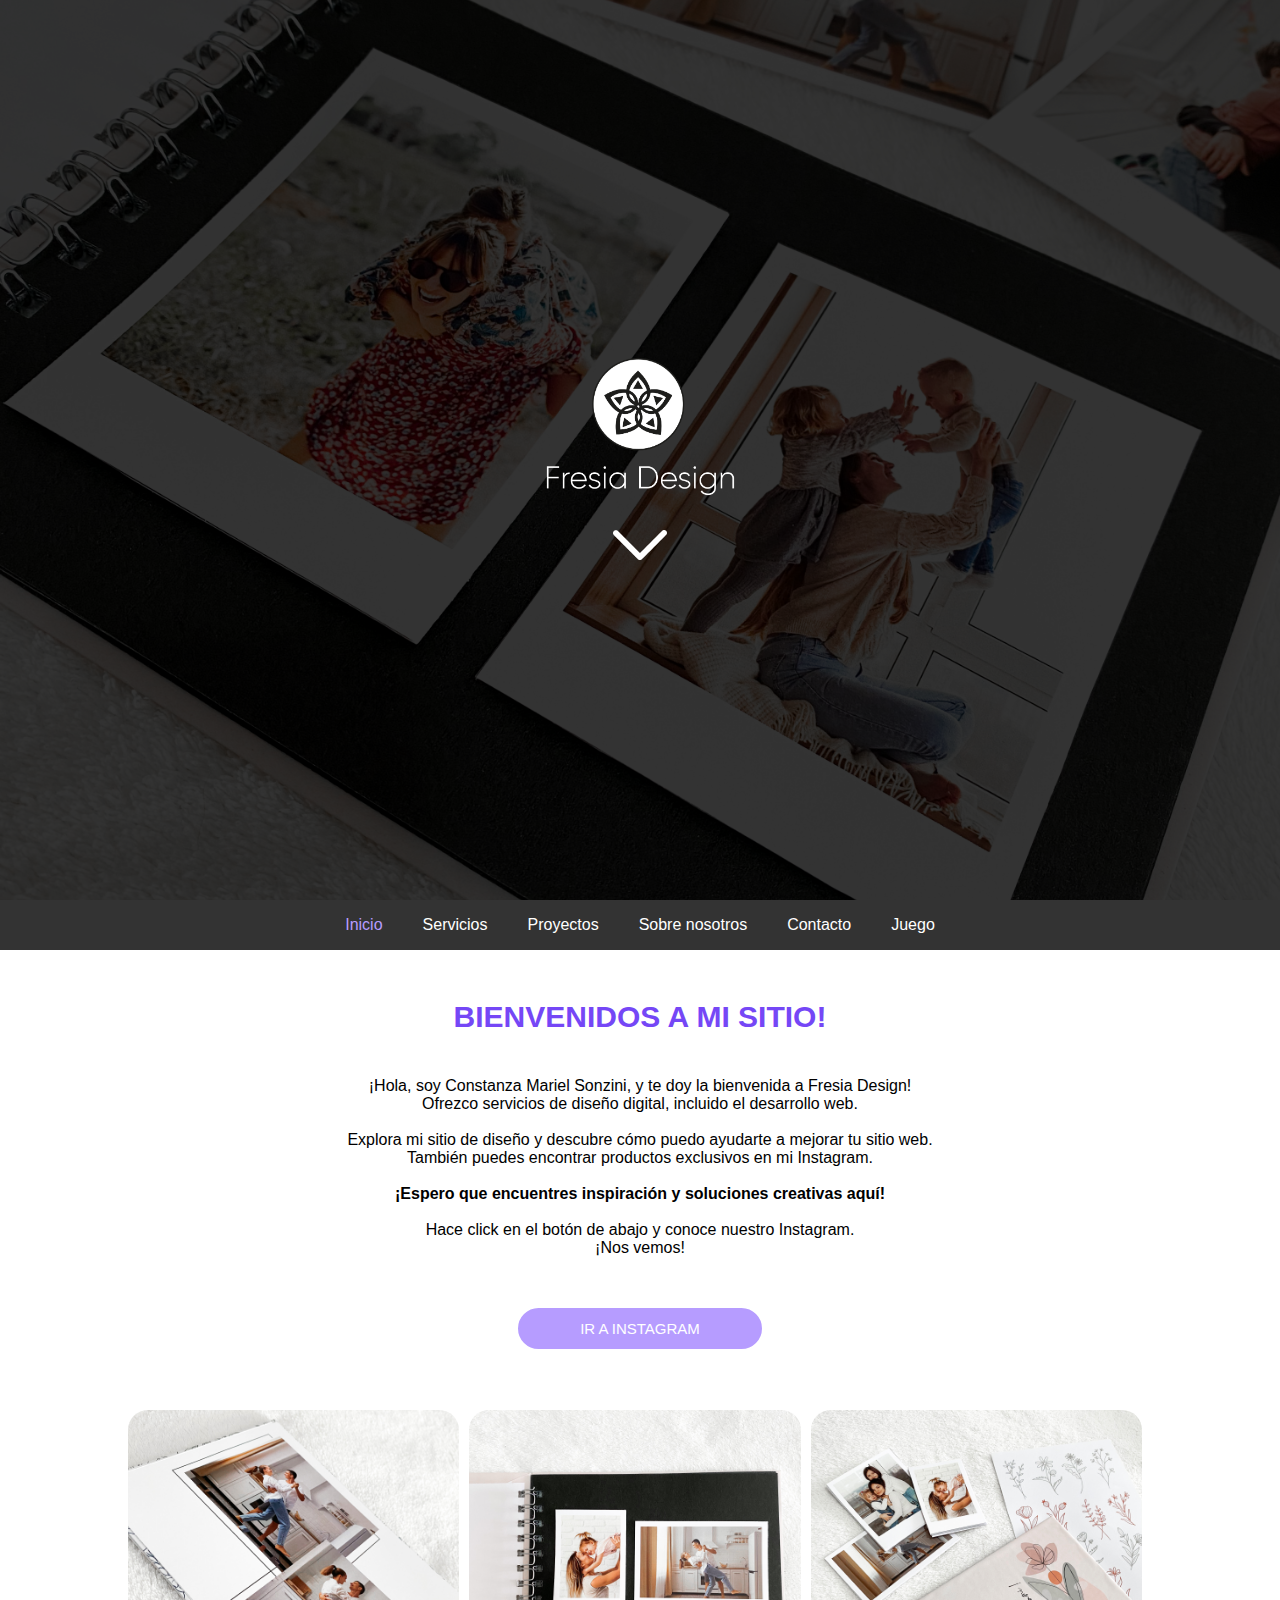
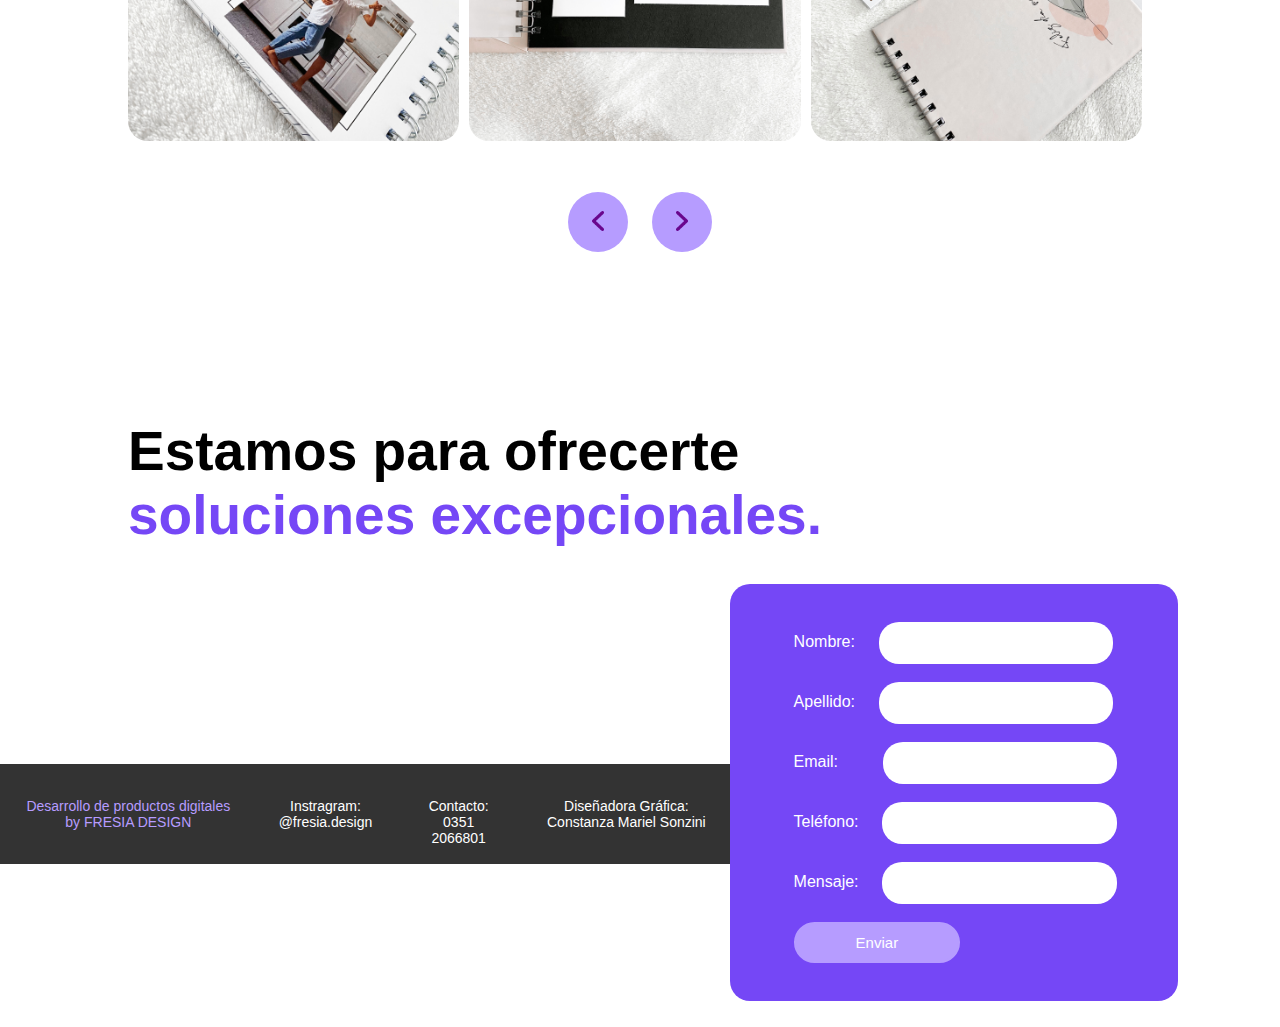
==== commit 57746068: "1-12-23 4" ====
--- a/index.html
+++ b/index.html
@@ -63,8 +63,7 @@
   
 
       <div class="carousel-container">
-        
-        <div class="carousel">
+        <div class="carousel-slide">
           <img src="imagenes/fresia2.jpg" alt="Imagen 1">
           <img src="imagenes/fresia7.jpg" alt="Imagen 2">
           <img src="imagenes/fresia4.jpg" alt="Imagen 3">
@@ -72,21 +71,21 @@
           <img src="imagenes/fresia6.jpg" alt="Imagen 5">
           <img src="imagenes/fresia3.jpg" alt="Imagen 6">
         </div>
+        <div class="botones">
+          <button id="prev">
+            <img src="imagenes/icono atras.png" alt="Anterior">
+          </button>
+    
+          <button id="next">
+            <img src="imagenes/icono siguiente.png" alt="Siguiente">
+          </button>
+        </div>
       </div>
-  <div class="botones">
-      <button id="prev">
-        <img src="imagenes/icono atras.png" alt="Anterior">
-      </button>
 
-      <button id="next">
-        <img src="imagenes/icono siguiente.png" alt="Siguiente">
-      </button>
+<div class="titulo-formulario-total">
+    <h1 class="titulo-formulario">Estamos para ofrecerte <br><span class="titulo-resaltado">soluciones excepcionales.</span></h1>
   </div>
-
-
-
   <div class="contenedor-formulario">
-    <h1 class="titulo-formulario">Estamos para ofrecerte <br><span class="titulo-resaltado">soluciones excepcionales.</span></h1>
   
     <form action="procesar_formulario.php" method="post">
       <label for="nombre">Nombre:</label>
--- a/estilos/estilos2.css
+++ b/estilos/estilos2.css
@@ -240,7 +240,10 @@
 
 /*INICIO*/
 
-
+h2 {
+  font-size: 30px;
+  color: #7547f6;
+}
 
 .info-general{
   width: 100%; 
@@ -256,10 +259,11 @@
 @media (max-width: 1100px){
 
   h2 {
-    font-size: 50px;
-  }
+    font-size: 70px;
+    color: #7547f6;
+  }
+
   .info-general p.info{
-    font-size: 16px;
     width: 80%; 
     margin-top: 50px;
 }
@@ -298,40 +302,42 @@
 }
 
 /*CARRUSEL*/
-
 .carousel-container {
-  margin: 0 auto; /* Centra horizontalmente la sección */
-  width: 80%;
+  
+  max-width: 80%; /* Ajusta el ancho máximo del carrusel */
+  margin: 0 auto;
+  overflow: hidden;
+}
+
+.carousel-slide {
+  margin-top: 3%;
+  margin-bottom: 5%;
   display: flex;
-  align-items: center;
-  justify-content: center;
-  background-size: cover;
-  overflow: hidden; /* Para ocultar las imágenes fuera del carrusel */
-}
-
-.carousel {
-  display: flex;
-  transition: transform 0.5s; /* Para una transición suave al cambiar las imágenes */
+  overflow-x: auto;
+  scroll-behavior: smooth;
+  gap: 10px; /* Espacio entre las imágenes */
+}
+
+.carousel-slide img {
   border-radius: 20px;
-}
-
-.carousel img {
-  max-width: 32%;
-  margin-top: 50px;
-  margin-bottom: 30px;
-  margin-inline: 8px;
-  object-fit: cover;
-  filter: grayscale(100%);
-  transition: filter 0.3s;
-  cursor: pointer;
-  flex: 3;
-  border-radius: 20px;
-  }
-  
-  .carousel img:hover {
-    filter: none;
-    transform: scale(1.06);
-  }
+  width: calc(100% / 3 - 10px); /* Calcula el ancho para mostrar tres imágenes por fila */
+  height: auto;
+}
+
+@media (max-width: 1100px) {
+  .carousel-slide img {
+    width: calc(100% / 1 ); /* Mostrar dos imágenes por fila en dispositivos más pequeños */
+
+  }
+
+  .carousel-container {
+  
+    max-width: 100%; /* Ajusta el ancho máximo del carrusel */
+    margin: 0 auto;
+    overflow: hidden;
+  }
+}
+
 
   /*BOTONES CARRUSEL */
   
@@ -363,6 +369,37 @@
 margin-top: 20px;
 }
 
+@media (max-width: 1100px){
+
+ 
+  #prev, #next {
+    width: 110px; /* Ancho del botón circular */
+    height: 110px; /* Alto del botón circular */
+    border-radius: 50%; /* Establece el borde redondeado para hacerlo circular */
+    background-color: #b69cff; /* Color de fondo del botón */
+    display: inline-block;
+    justify-content: center;
+    align-items: center;
+    cursor: pointer;
+    border: none; /* Elimina el borde */
+    margin: 0 10px; /* Margen izquierdo y derecho para separar los botones */
+  }
+  
+  #prev img, #next img {
+    width: 25%; /* Ajusta el ancho del ícono al 100% del contenedor del botón */
+    height: auto; /* Mantiene la proporción de aspecto de la imagen */
+  }
+  
+  #prev:hover, #next:hover {
+    background-color: #ffffff; /* Cambia el color de fondo al poner el mouse encima */
+    color: #b69cff; /* Cambia el color del ícono al poner el mouse encima */
+    border: 2px solid #b69cff;
+  }
+  
+.botones {
+margin-top: 20px;
+}
+}
 
 /*GALERIA DE SERVICIOS*/
 
@@ -547,7 +584,7 @@
     display: inline-block;
     padding-top: 2%;
     padding-bottom: 2%;
-    margin-top: 10%;
+    margin-top: 5%;
 }
 
 .footer-index-info1{
@@ -592,8 +629,6 @@
 margin-top: -10px¿
 }
 
-
-
 .carousel-container-nosotros {
 margin: 0 auto; /* Centra horizontalmente la sección */
 width: 80%;
@@ -611,7 +646,7 @@
 }
 
 .carousel-nosotros img {
-max-width: 32%;
+max-width: 32.23%;
 margin: 0 auto; /* Centra horizontalmente la sección */
 margin-top: 50px;
 margin-bottom: 30px;
@@ -631,6 +666,46 @@
   border-radius: 20px;
 }
 
+
+
+@media only screen and (max-width: 1100px) {
+
+    .fotocoti {
+    display: none;
+    }
+    
+    .info-general{
+    width: 100%; /* Establece el ancho del 80% de la ventana del navegador */
+    margin-top: 50px;
+    }
+    
+    .info-nosotros {
+    width: 80%;
+    font-size: 35px;
+    text-align: justify;
+    }
+    
+    #boton-nosotros {
+    margin-top: -10px;
+    }
+    
+    .carousel-container-nosotros {
+    margin: 0 auto; /* Centra horizontalmente la sección */
+    width: 100%;
+    overflow: hidden; /* Para ocultar las imágenes fuera del carrusel */
+    }
+    
+    
+    .carousel-nosotros img {
+    max-width: 45%;
+    margin-top: 50px;
+    margin-bottom: 30px;
+    object-fit: cover;
+    margin-left: 0;
+    border-radius: 20px;
+    }
+
+}
 
 
 /*ESTILOS PARA CELULAR*/
--- a/estilos/formularios.css
+++ b/estilos/formularios.css
@@ -10,9 +10,9 @@
 
 .titulo-formulario{
     float: left;
-    font-size: 50px;
+    font-size: 55px;
     margin-left: 10%;
-    margin-top: 6%;
+    margin-top: 13%;
     text-align: justify;
     color: #000000;
     
@@ -101,6 +101,7 @@
     text-decoration: none;
     cursor: pointer;
     margin-right: 21%;
+    
   }
   
  .boton-formulario:hover {
@@ -108,16 +109,19 @@
     color:#b69cff; /* Cambia el color del texto al poner el mouse encima */
   }
 
+  
 
   @media only screen and (max-width: 1100px) {
 
 
-    .titulo-formulario{
+    .titulo-formulario-total{
+        margin-bottom: 40%;
         font-size: 50px;
-        margin-top: 6%;
+    }
+
+    .titulo-formulario{        
         text-align: justify;
-        color: #000000;
-        
+        color: #000000;        
     }
     
     .titulo-resaltado{
@@ -125,77 +129,77 @@
     }
     
     .contenedor-formulario{
-        margin-top: 5%;
+        margin: 0 !important;
     }
     
     form{
-        margin: 0;
-        font-size: 30px;
+        padding-top: 10%;
+        padding-bottom: 9%;
+        margin-left: 0% !important;
+        margin: 0% !important;
+        font-size: 35px;
         background-color: #7547f6;
-        width: 70%;
+        width: 100%;
         color: white;
-        border-radius: 20px;
-
-
-    }
-    
+        float: none;
+        border-radius: 0 !important;
+        padding-left: 0;
+    }
+    label {
+        padding-left: 7%;
+    }
     
     #nombre {
         background-color: white;
         border: 0;
-        border-radius: 30px;
-        height: 50px;
-        width: 60%;
+        border-radius: 40px;
+        height: 80px;
+        width: 65%;
+
     }
     
     #apellido {
         background-color: white;
         border: 0;
-        border-radius: 30px;
-        height: 50px;
-        width: 60%;
+        border-radius: 40px;
+        height: 80px;
+        width: 65%;
     }
     
     #telefono {
         background-color: white;
         border: 0;
-        border-radius: 30px;
-        height: 50px;
-        width: 60%;
+        border-radius: 40px;
+        height: 80px;
+        width: 65%;
     }
     
     #email {
         background-color: white;
         border: 0;
-        border-radius: 30px;
-        height: 50px;
-        width: 60%;
+        border-radius: 40px;
+        height: 80px;
+        width: 65%;
     }
     
     #mensaje {
         background-color: white;
         border: 0;
-        border-radius: 30px;
-        height: 50px;
-        width: 60%;
-    }
-    
+        border-radius: 40px;
+        height: 80px;
+        width: 65%;
+    }
+
     .boton-formulario {
-        display: inline-block;
-        padding: 10px 60px;
-        background-color: #b69cff;
-        color: #ffffff;
-        border: 2px solid #b69cff;
-        border-radius: 40px;
-        font-size: 15px;
-        text-decoration: none;
-        cursor: pointer;
-        margin-right: 21%;
+          margin-top: 65px;
+          font-size: 40px;
+          width: 40%;
+        }
+    
+    input.boton-formulario {
+      margin-left: 31%;
+    }
+        
       }
       
-     .boton-formulario:hover {
-        background-color: #ffffff; /* Cambia el color de fondo al poner el mouse encima */
-        color:#b69cff; /* Cambia el color del texto al poner el mouse encima */
-      }
-    
-  }+  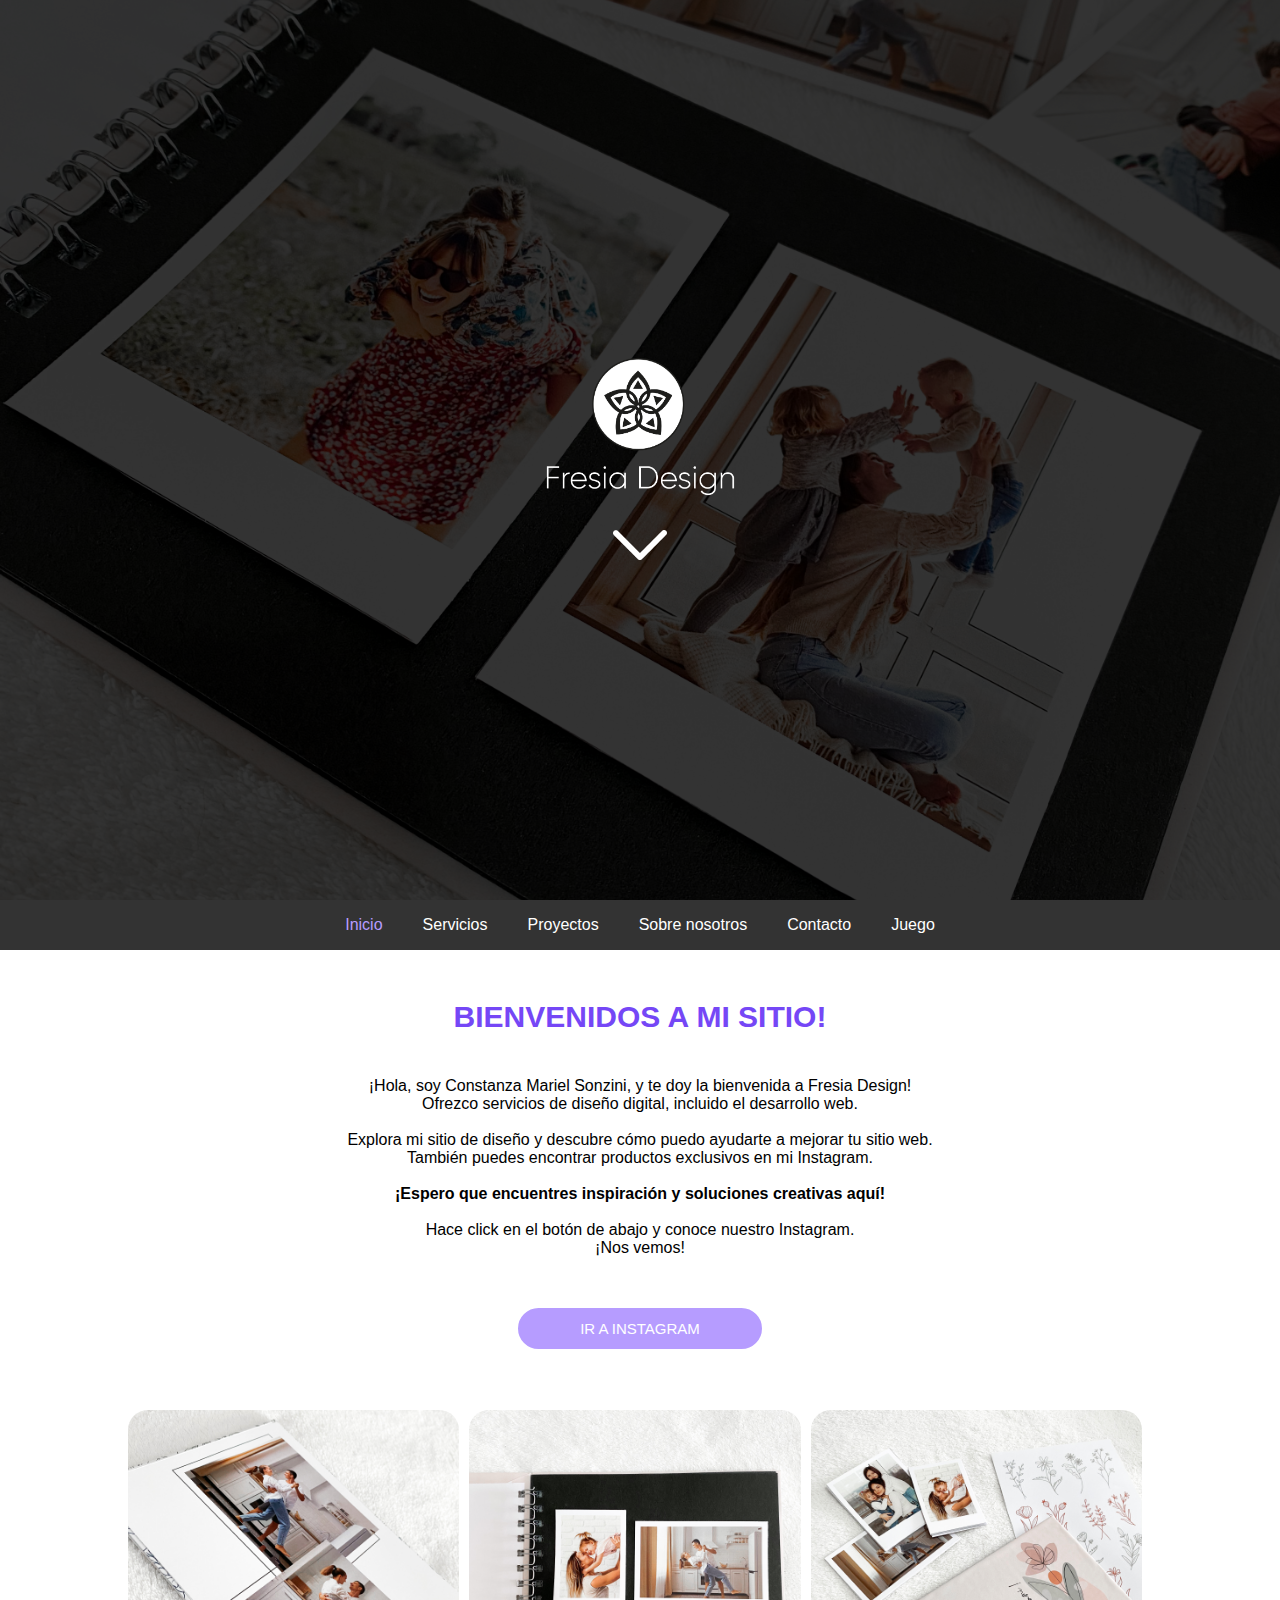
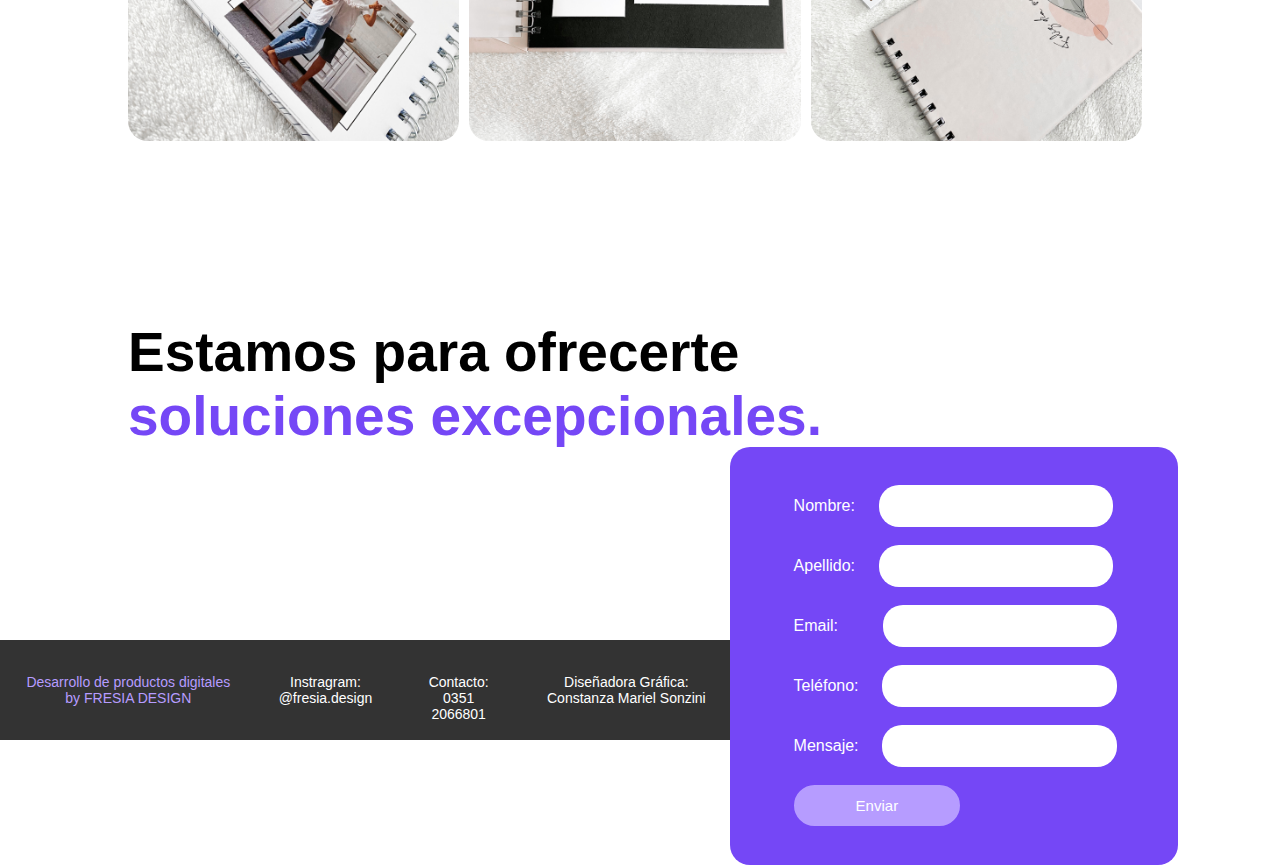
==== commit 656c25ba: "1-12-23 8" ====
--- a/index.html
+++ b/index.html
@@ -71,15 +71,7 @@
           <img src="imagenes/fresia6.jpg" alt="Imagen 5">
           <img src="imagenes/fresia3.jpg" alt="Imagen 6">
         </div>
-        <div class="botones">
-          <button id="prev">
-            <img src="imagenes/icono atras.png" alt="Anterior">
-          </button>
-    
-          <button id="next">
-            <img src="imagenes/icono siguiente.png" alt="Siguiente">
-          </button>
-        </div>
+        
       </div>
 
 <div class="titulo-formulario-total">
--- a/estilos/estilos2.css
+++ b/estilos/estilos2.css
@@ -106,7 +106,7 @@
    width: 100%;
    height: 100%;
    display:flex;
-   font-size: 50px;
+   font-size: 90px;
    z-index: 3;
  }
  
@@ -115,22 +115,25 @@
    display: block;
    position: absolute;
    color: white;
-   padding-left: 8%;
+   padding-left: 9%;
    margin-top: -80%;
-   width: 90%;
+   width: 80%;
    z-index: 3;
   }
  
  
    .menu-mobile {
      display:block;
-     font-size: 30px;
+     font-size: 35px;
      text-align: left;
      list-style: none;
      margin-top: -2%;
-     margin-left: 7%;
+     margin-left: -4%;
    }
  
+li{
+  padding-top: 2%;
+}
    a {
      color: white;
      text-decoration: none;
@@ -306,7 +309,7 @@
   
   max-width: 80%; /* Ajusta el ancho máximo del carrusel */
   margin: 0 auto;
-  overflow: hidden;
+  overflow: auto;
 }
 
 .carousel-slide {
@@ -324,6 +327,24 @@
   height: auto;
 }
 
+.carousel-slide::-webkit-scrollbar {
+  height: 10px;
+}
+
+.carousel-slide::-webkit-scrollbar-track {
+  background: #ffffff; /* Color de fondo de la pista de la barra de desplazamiento */
+}
+
+.carousel-slide::-webkit-scrollbar-thumb {
+  background: #b69cff; /* Color del "pulgarcito" de la barra de desplazamiento */
+  border-radius: 5px; /* Borde redondeado del "pulgarcito" */
+}
+
+.carousel-slide::-webkit-scrollbar-thumb:hover {
+  background: #7547f6; /* Color del "pulgarcito" al pasar el cursor */
+}
+
+
 @media (max-width: 1100px) {
   .carousel-slide img {
     width: calc(100% / 1 ); /* Mostrar dos imágenes por fila en dispositivos más pequeños */
@@ -340,7 +361,7 @@
 
 
   /*BOTONES CARRUSEL */
-  
+
   #prev, #next {
     width: 60px; /* Ancho del botón circular */
     height: 60px; /* Alto del botón circular */
@@ -551,7 +572,7 @@
   color: #fff; /* Color de texto del encabezado */
   display: flex;
   justify-content: center;
-  margin-top: 40%;
+  margin-top: 35%;
   }
   
   .footer-index-container {
--- a/estilos/formularios.css
+++ b/estilos/formularios.css
@@ -12,7 +12,7 @@
     float: left;
     font-size: 55px;
     margin-left: 10%;
-    margin-top: 13%;
+    margin-top: 10%;
     text-align: justify;
     color: #000000;
     
@@ -36,9 +36,8 @@
     border-radius: 20px;
     text-align: left;
     padding-left: 5%;
-    margin: 0 auto;
+    margin-top: -3%;
     margin-right: 8%;
-    margin-bottom: 2%;
 }
 
 input{
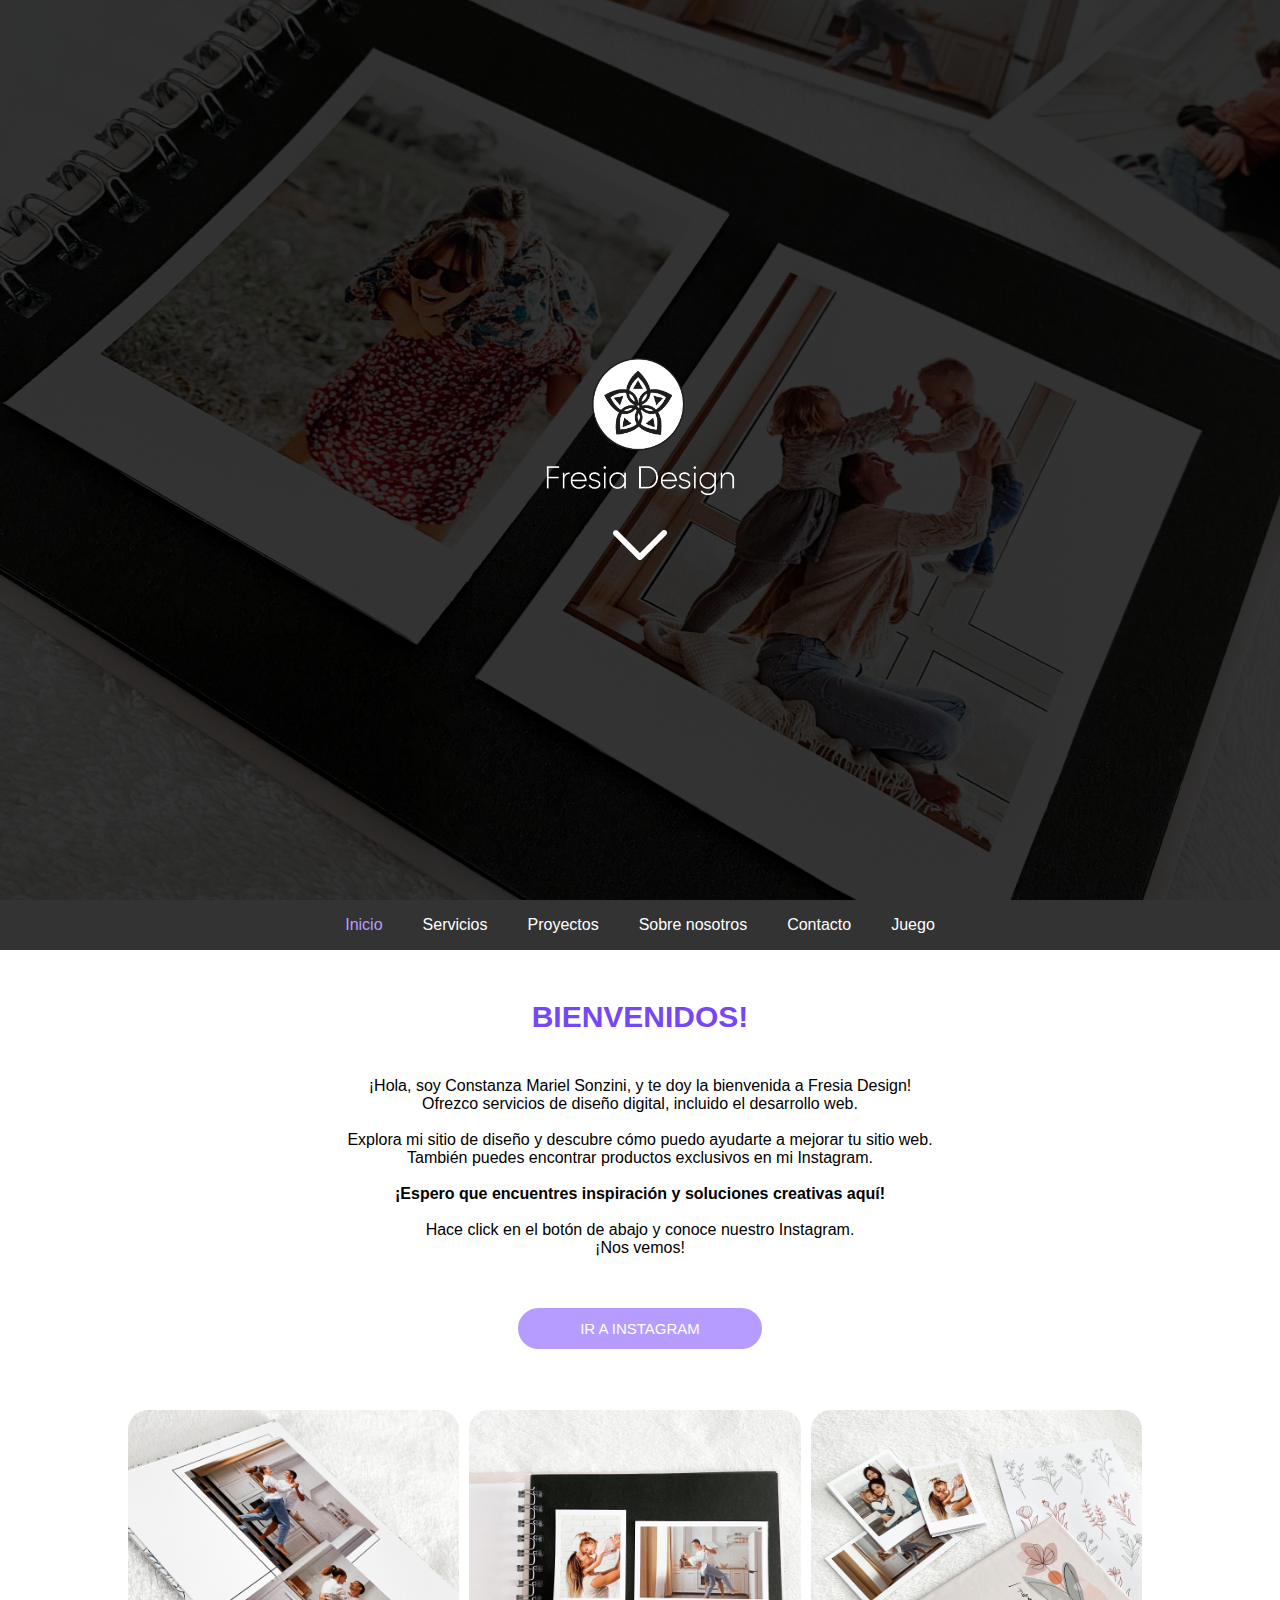
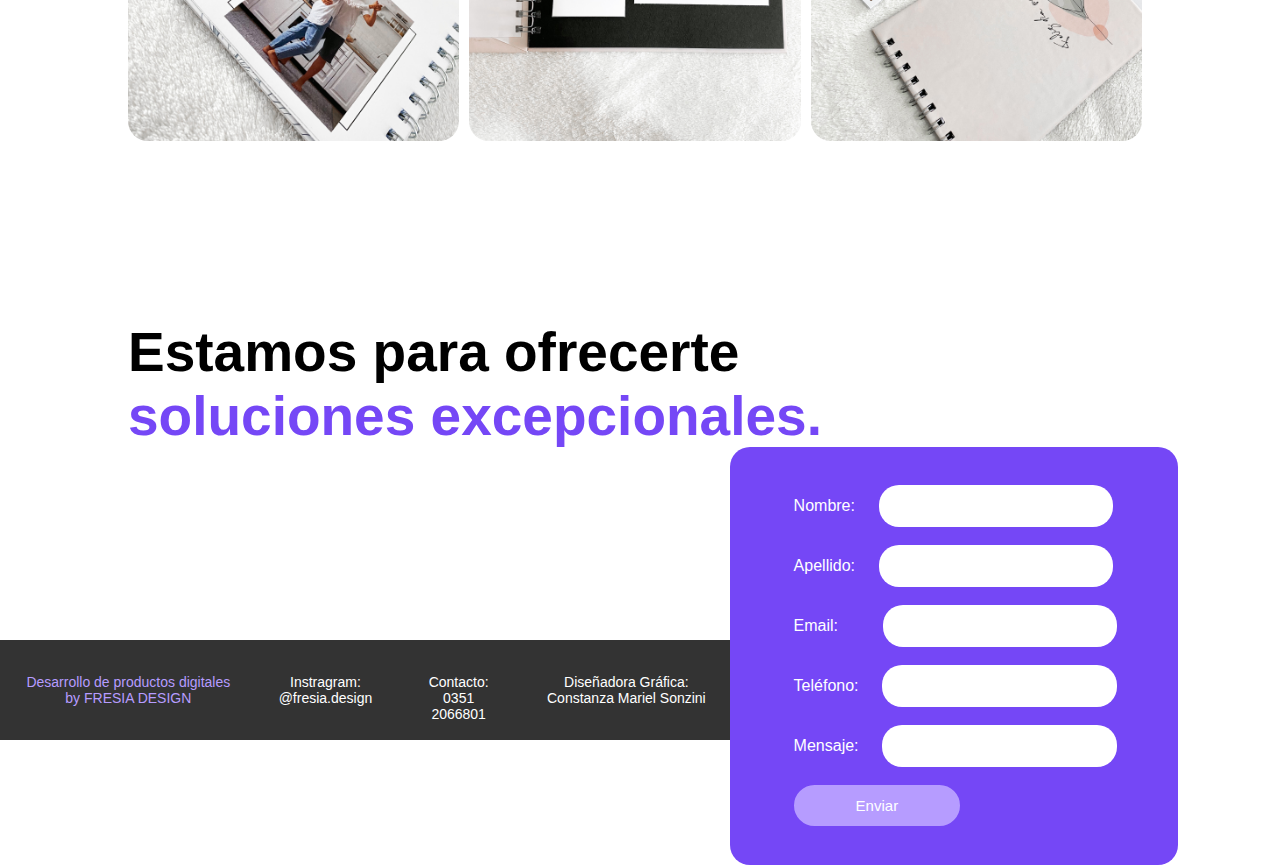
==== commit e388ee1f: "1-12-23 11" ====
--- a/index.html
+++ b/index.html
@@ -44,7 +44,7 @@
     
     <div class="info-general">
      
-      <h2>BIENVENIDOS A MI SITIO!</h2>
+      <h2>BIENVENIDOS!</h2>
       <p class="info">
       <br>¡Hola, soy Constanza Mariel Sonzini, y te doy la bienvenida a Fresia Design!
       <br>Ofrezco servicios de diseño digital, incluido el desarrollo web.
--- a/estilos/estilos2.css
+++ b/estilos/estilos2.css
@@ -134,6 +134,7 @@
 li{
   padding-top: 2%;
 }
+
    a {
      color: white;
      text-decoration: none;
@@ -244,6 +245,7 @@
 /*INICIO*/
 
 h2 {
+  font-family: 'Poppins', sans-serif;
   font-size: 30px;
   color: #7547f6;
 }
@@ -267,6 +269,7 @@
   }
 
   .info-general p.info{
+    font-size: 45px;
     width: 80%; 
     margin-top: 50px;
 }
@@ -357,6 +360,24 @@
     margin: 0 auto;
     overflow: hidden;
   }
+
+  .carousel-slide::-webkit-scrollbar {
+    height: 25px;
+  }
+  
+  .carousel-slide::-webkit-scrollbar-track {
+    background: #ffffff; /* Color de fondo de la pista de la barra de desplazamiento */
+  }
+  
+  .carousel-slide::-webkit-scrollbar-thumb {
+    background: #b69cff; /* Color del "pulgarcito" de la barra de desplazamiento */
+    border-radius: 5px; /* Borde redondeado del "pulgarcito" */
+  }
+  
+  .carousel-slide::-webkit-scrollbar-thumb:hover {
+    background: #7547f6; /* Color del "pulgarcito" al pasar el cursor */
+  }
+  
 }
 
 
@@ -473,8 +494,8 @@
 @media (max-width: 1100px){
 
   #banner-servicio{
-    margin-top: 65px;
-    margin-bottom: 30px;
+    width: 90% ;
+    margin-top: 5%;
     font-size: 40px;
   } 
 }
@@ -482,13 +503,12 @@
 .banners-contenedor{
   width: 100%;
   margin: 0 auto;
-  margin-top: 1.8%;
 }
 
 .banners-contenedor .boton-servicio {
   position: absolute;
-  margin-left: -14%;
-  margin-top: 12%;
+  margin-left: -22%;
+  margin-top: 21%;
   padding: 10px 60px;
   background-color: #b69cff;
   color: #ffffff;
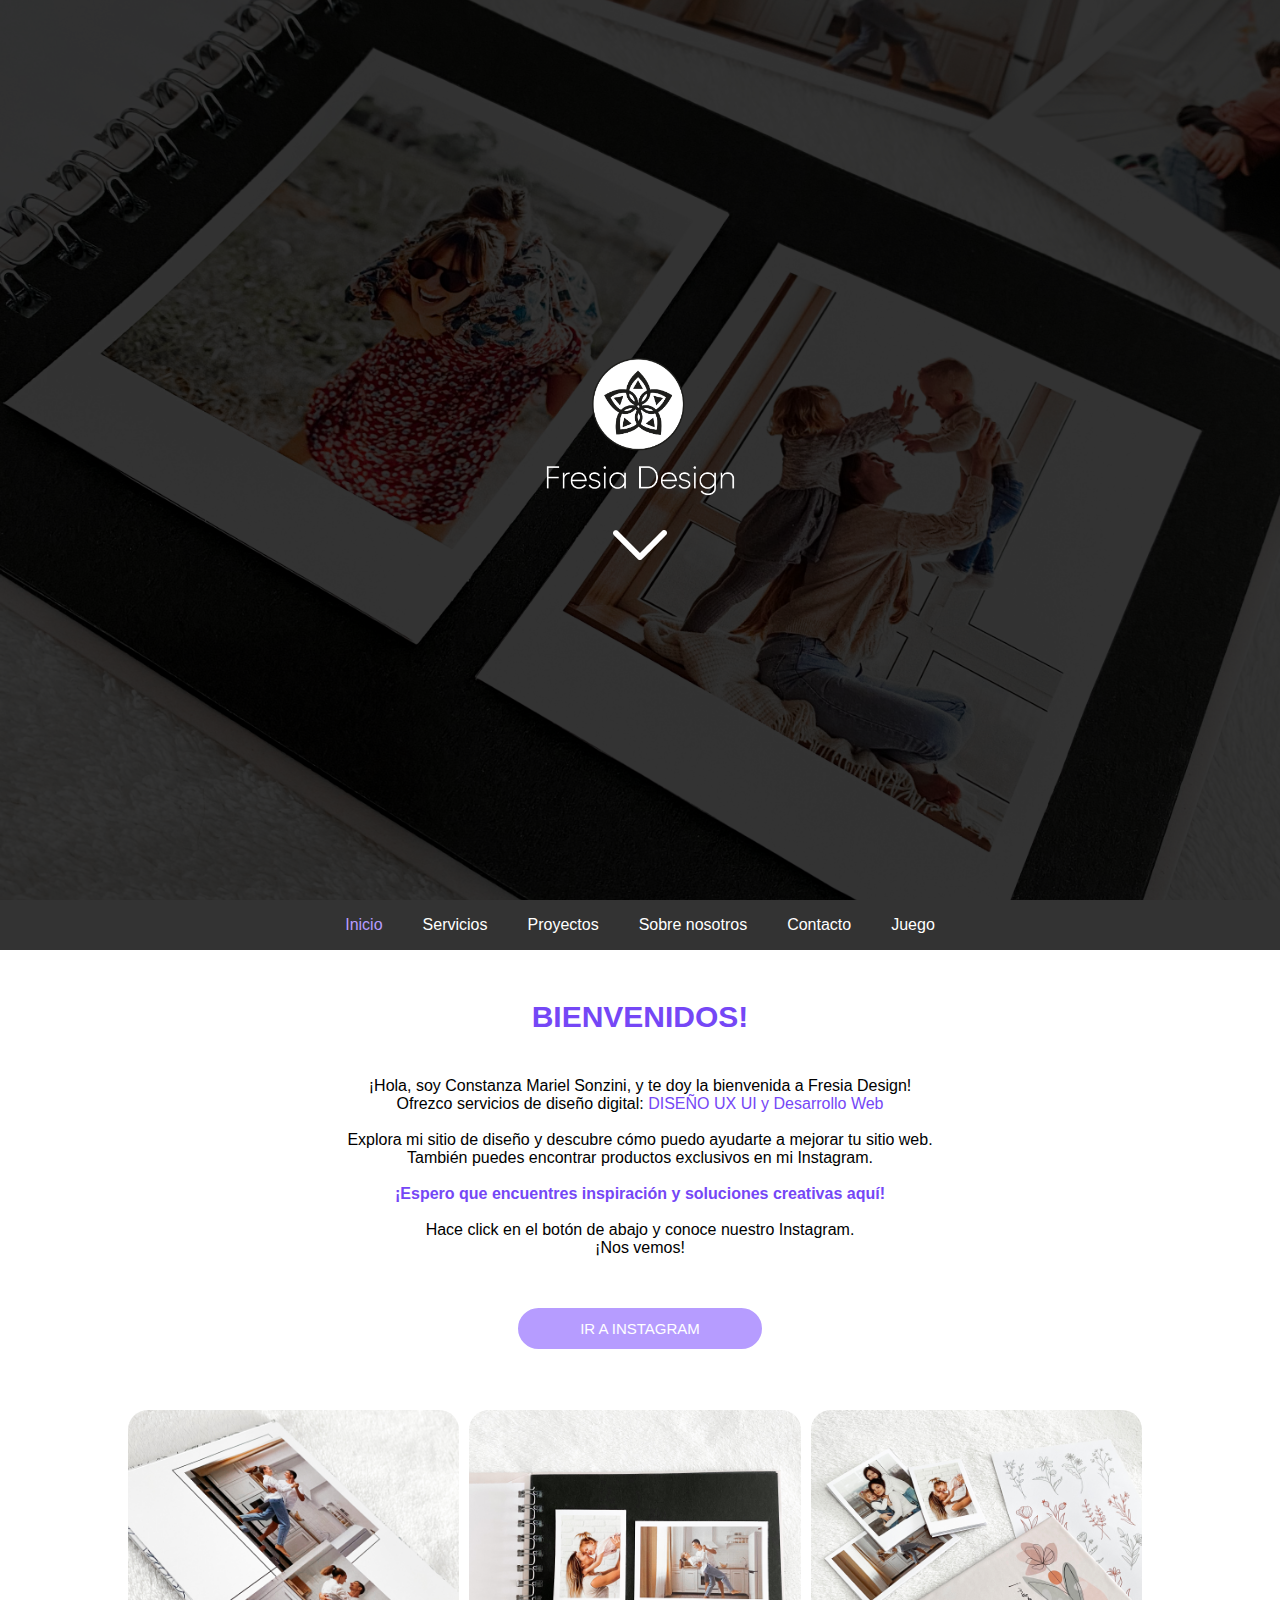
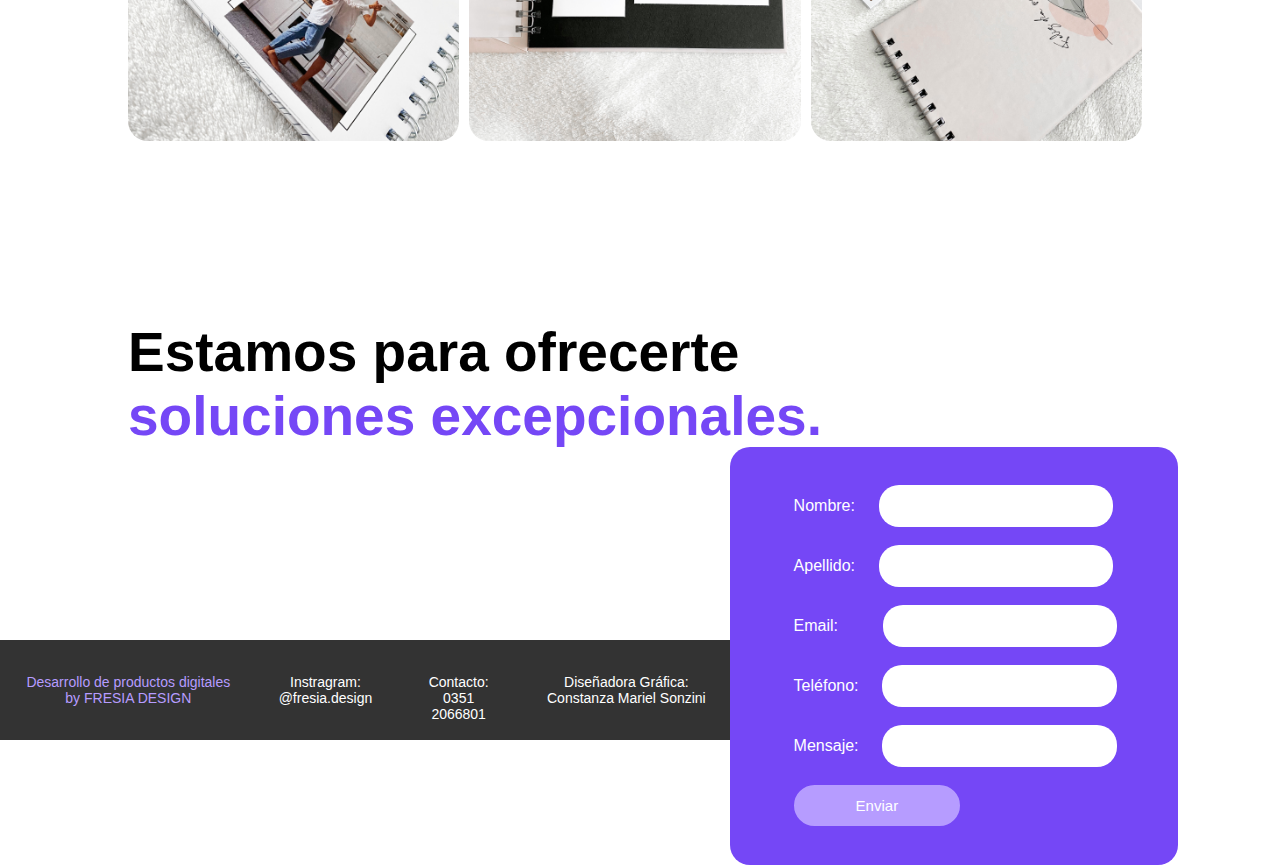
==== commit dab11801: "1-12-23 11" ====
--- a/index.html
+++ b/index.html
@@ -47,12 +47,12 @@
       <h2>BIENVENIDOS!</h2>
       <p class="info">
       <br>¡Hola, soy Constanza Mariel Sonzini, y te doy la bienvenida a Fresia Design!
-      <br>Ofrezco servicios de diseño digital, incluido el desarrollo web.
+      <br>Ofrezco servicios de diseño digital:<span class="info-destacado1"> DISEÑO UX UI y Desarrollo Web</span> 
       <br>
       <br>Explora mi sitio de diseño y descubre cómo puedo ayudarte a mejorar tu sitio web.
       <br>También puedes encontrar productos exclusivos en mi Instagram.
       <br>
-      <br><strong>¡Espero que encuentres inspiración y soluciones creativas aquí!</strong>
+      <br><strong><span class="info-destacado1"> ¡Espero que encuentres inspiración y soluciones creativas aquí!<span></strong>
       <br>
       <br>Hace click en el botón de abajo y conoce nuestro Instagram.
       <br>¡Nos vemos!</p>
@@ -71,7 +71,9 @@
           <img src="imagenes/fresia6.jpg" alt="Imagen 5">
           <img src="imagenes/fresia3.jpg" alt="Imagen 6">
         </div>
-        
+        <div class="flecha">
+          <img src="imagenes/icono-flecha1.png">
+        </div>
       </div>
 
 <div class="titulo-formulario-total">
--- a/estilos/estilos2.css
+++ b/estilos/estilos2.css
@@ -243,6 +243,9 @@
 }
 
 /*INICIO*/
+.info-destacado1 {
+  color: #7547f6;
+}
 
 h2 {
   font-family: 'Poppins', sans-serif;
@@ -347,6 +350,10 @@
   background: #7547f6; /* Color del "pulgarcito" al pasar el cursor */
 }
 
+.flecha img {
+  display: none;
+}
+
 
 @media (max-width: 1100px) {
   .carousel-slide img {
@@ -378,6 +385,12 @@
     background: #7547f6; /* Color del "pulgarcito" al pasar el cursor */
   }
   
+  .flecha img {
+    display: block;
+    float: right;
+    padding-right: 10%;
+    width: 45%;
+  }
 }
 
 
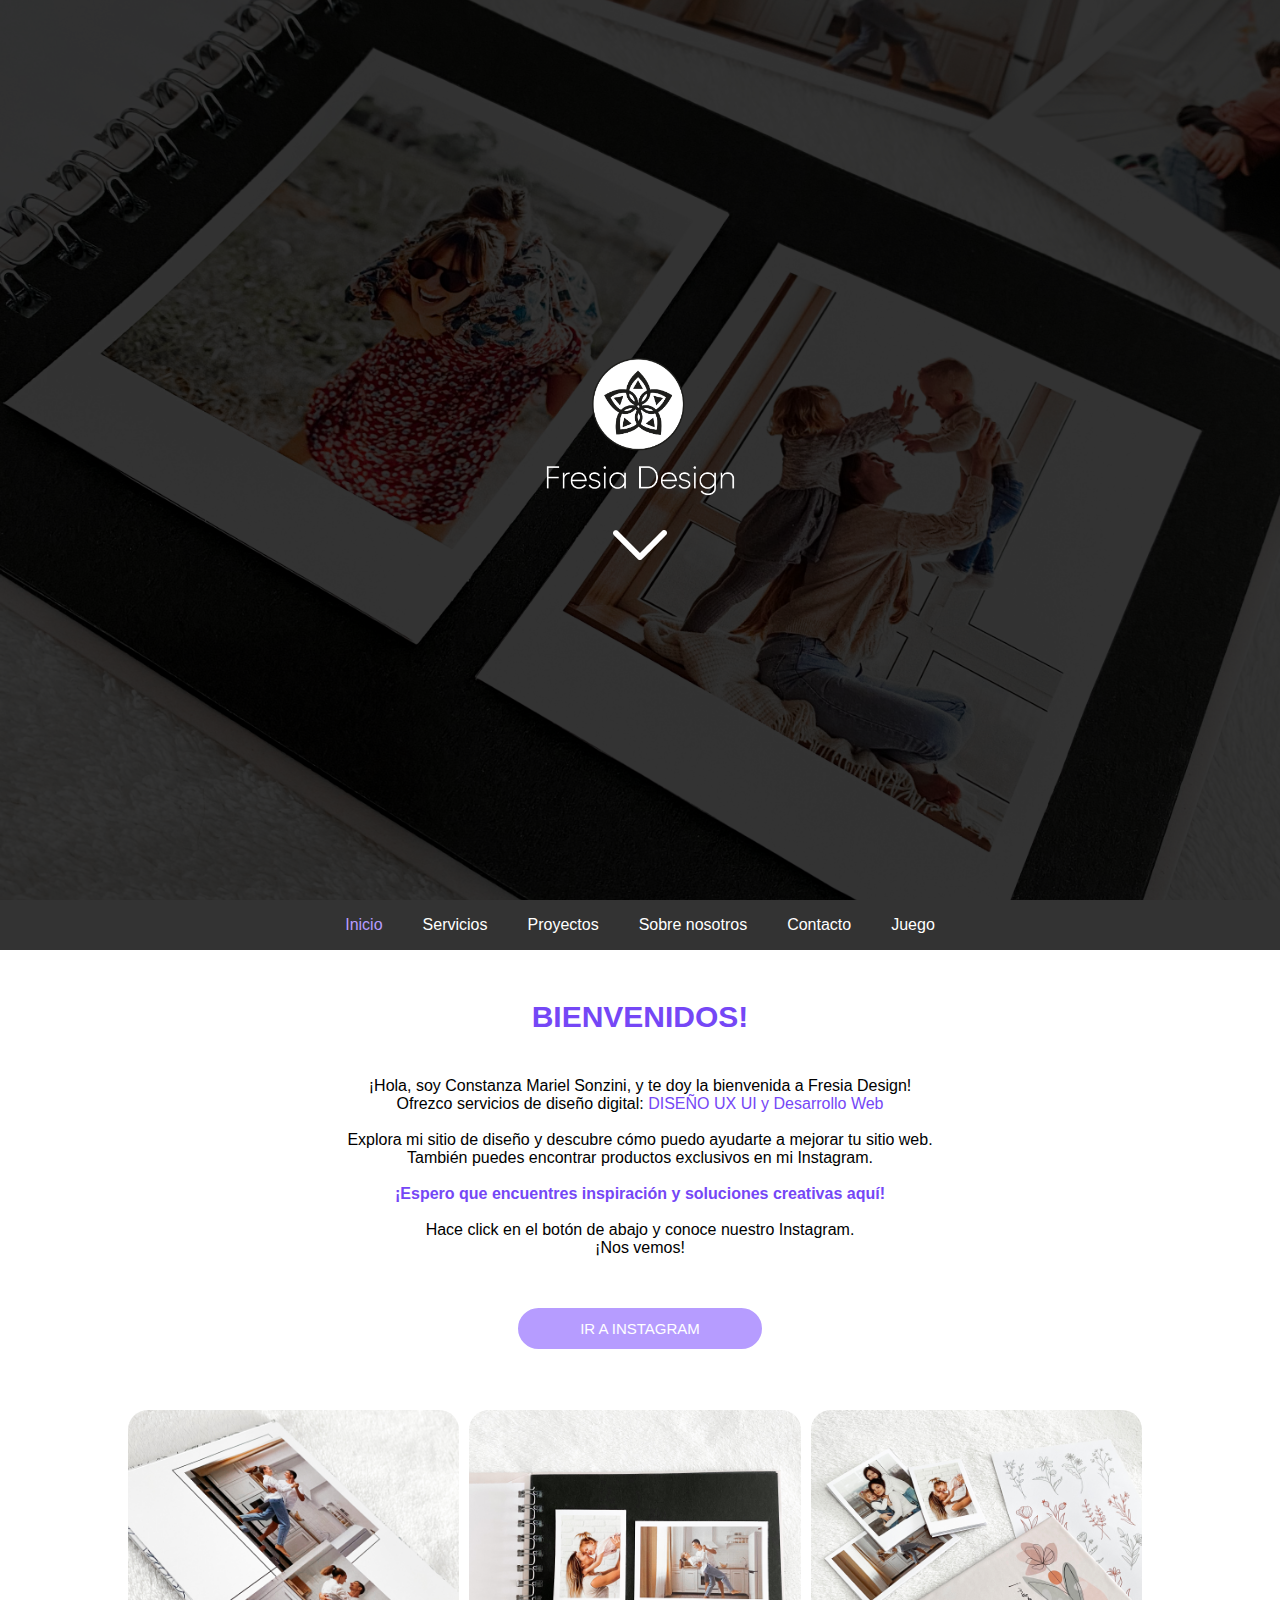
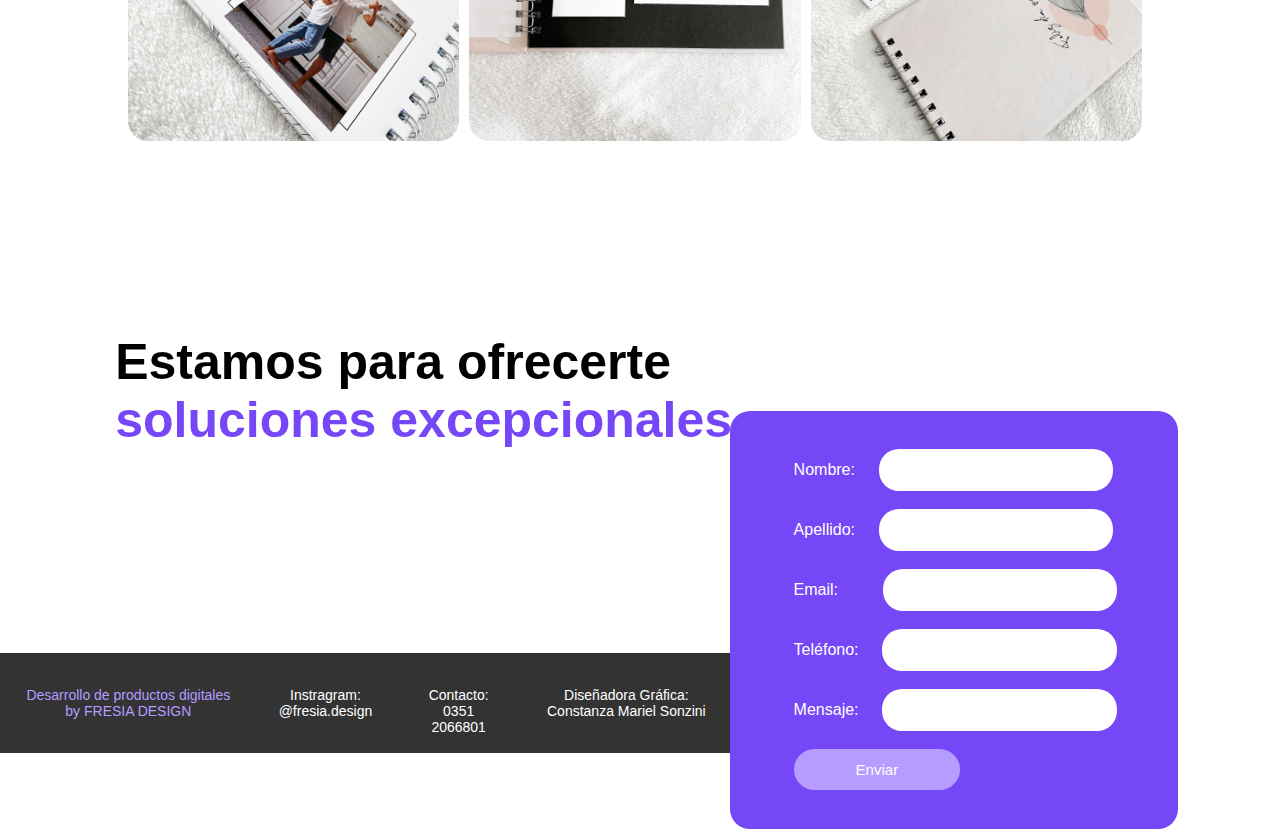
==== commit 80f4a0d6: "04-12-2023 1" ====
--- a/index.html
+++ b/index.html
@@ -77,7 +77,7 @@
       </div>
 
 <div class="titulo-formulario-total">
-    <h1 class="titulo-formulario">Estamos para ofrecerte <br><span class="titulo-resaltado">soluciones excepcionales.</span></h1>
+    <h1 class="titulo-formulario">Estamos para ofrecerte<br><span class="titulo-resaltado">soluciones excepcionales.</span></h1>
   </div>
   <div class="contenedor-formulario">
   
--- a/estilos/estilos2.css
+++ b/estilos/estilos2.css
@@ -497,6 +497,46 @@
 opacity: 2;
 }
 
+.servicios-mobile {
+  display: none;
+}
+
+@media (max-width: 1100px){
+
+.servicios-mobile {
+    margin-top: 10%;
+    display: block;
+    font-size: 60px;
+    color: #7547f6;
+    font-family: 'Poppins', sans-serif;
+    }
+
+    .conteiner-servicios {
+      display: none;
+    }
+  
+  .servicios-mobile-derecha{
+    float: left;
+    margin-top: -6%;
+    padding-left: 12%;
+    text-align: left;
+    width: 75%;
+  }
+
+  .servicios-mobile-izquierda{
+    float: right;
+    margin-top: -6%;
+    padding-right: 12%;
+    text-align: right;
+    width: 75%;
+  }
+
+  .texto-mobile-negro{
+    color: #000000;
+  }
+}
+
+
 /*PROYECTOS*/
 /*proyecto casamiento*/
 #banner-servicio{
@@ -504,24 +544,20 @@
 border-radius: 30px;
 }
 
-@media (max-width: 1100px){
-
-  #banner-servicio{
-    width: 90% ;
-    margin-top: 5%;
-    font-size: 40px;
-  } 
+.banners-proyectos{
+  margin-top: 4%;
 }
 
 .banners-contenedor{
   width: 100%;
   margin: 0 auto;
+  margin-top: 1%;
 }
 
 .banners-contenedor .boton-servicio {
   position: absolute;
-  margin-left: -22%;
-  margin-top: 21%;
+  margin-left: -15%;
+  margin-top: 12%;
   padding: 10px 60px;
   background-color: #b69cff;
   color: #ffffff;
@@ -538,7 +574,30 @@
   border: 2px solid #7e5ae0;
 }
 
-
+@media (max-width: 1100px){
+
+  #banner-servicio{
+    width: 90% ;
+    margin-top: 4%;
+    font-size: 40px;
+  } 
+
+ 
+  .banners-contenedor .boton-servicio {
+    position: absolute;
+    margin-left: -28%;
+    margin-top: 19%;
+    margin-bottom: 30px;
+    padding: 10px 60px;
+    background-color: #b69cff;
+    color: #ffffff;
+    border: 2px solid #b69cff;
+    border-radius: 40px;
+    font-size: 30px;
+    text-decoration: none;
+    cursor: pointer;
+  }
+}
 
 /*FOOTER*/
 
@@ -605,7 +664,7 @@
   color: #fff; /* Color de texto del encabezado */
   display: flex;
   justify-content: center;
-  margin-top: 35%;
+  margin-top: 36%;
   }
   
   .footer-index-container {
@@ -671,6 +730,7 @@
 }
 
 .info-nosotros {
+  margin-bottom: 10%;
 width: 40%;
 padding-right: 3.3%;
 padding-left: 11%;
@@ -697,6 +757,8 @@
 transition: transform 0.5s; /* Para una transición suave al cambiar las imágenes */
 border-radius: 20px;
 margin: 0 auto; /* Centra horizontalmente la sección */
+overflow-x: auto;
+scroll-behavior: smooth;
 }
 
 .carousel-nosotros img {
--- a/estilos/formularios.css
+++ b/estilos/formularios.css
@@ -10,9 +10,10 @@
 
 .titulo-formulario{
     float: left;
-    font-size: 55px;
-    margin-left: 10%;
-    margin-top: 10%;
+    font-size: 50px;
+    margin-left: 9%;
+    margin-top: 11%;
+    margin-bottom: 0%;
     text-align: justify;
     color: #000000;
     
@@ -118,7 +119,8 @@
         font-size: 50px;
     }
 
-    .titulo-formulario{        
+    .titulo-formulario{       
+        font-size: 60px; 
         text-align: justify;
         color: #000000;        
     }
